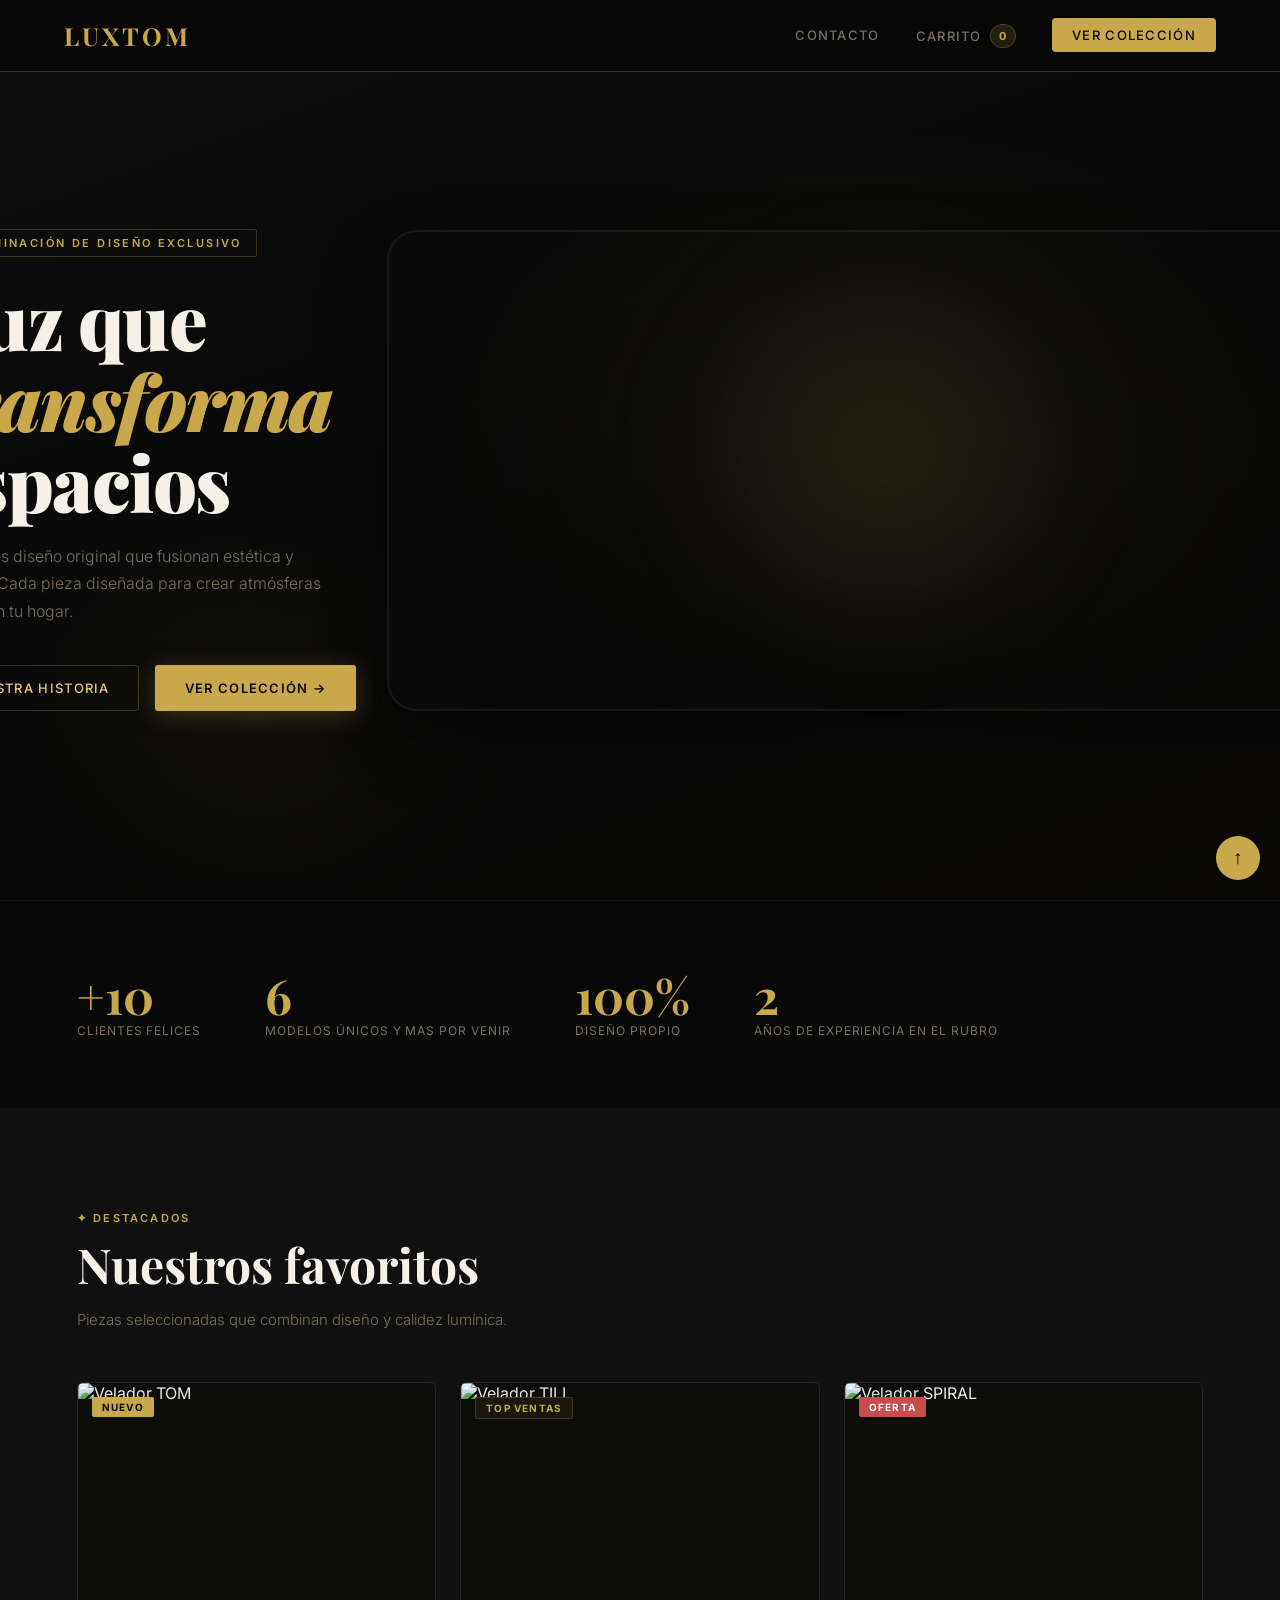
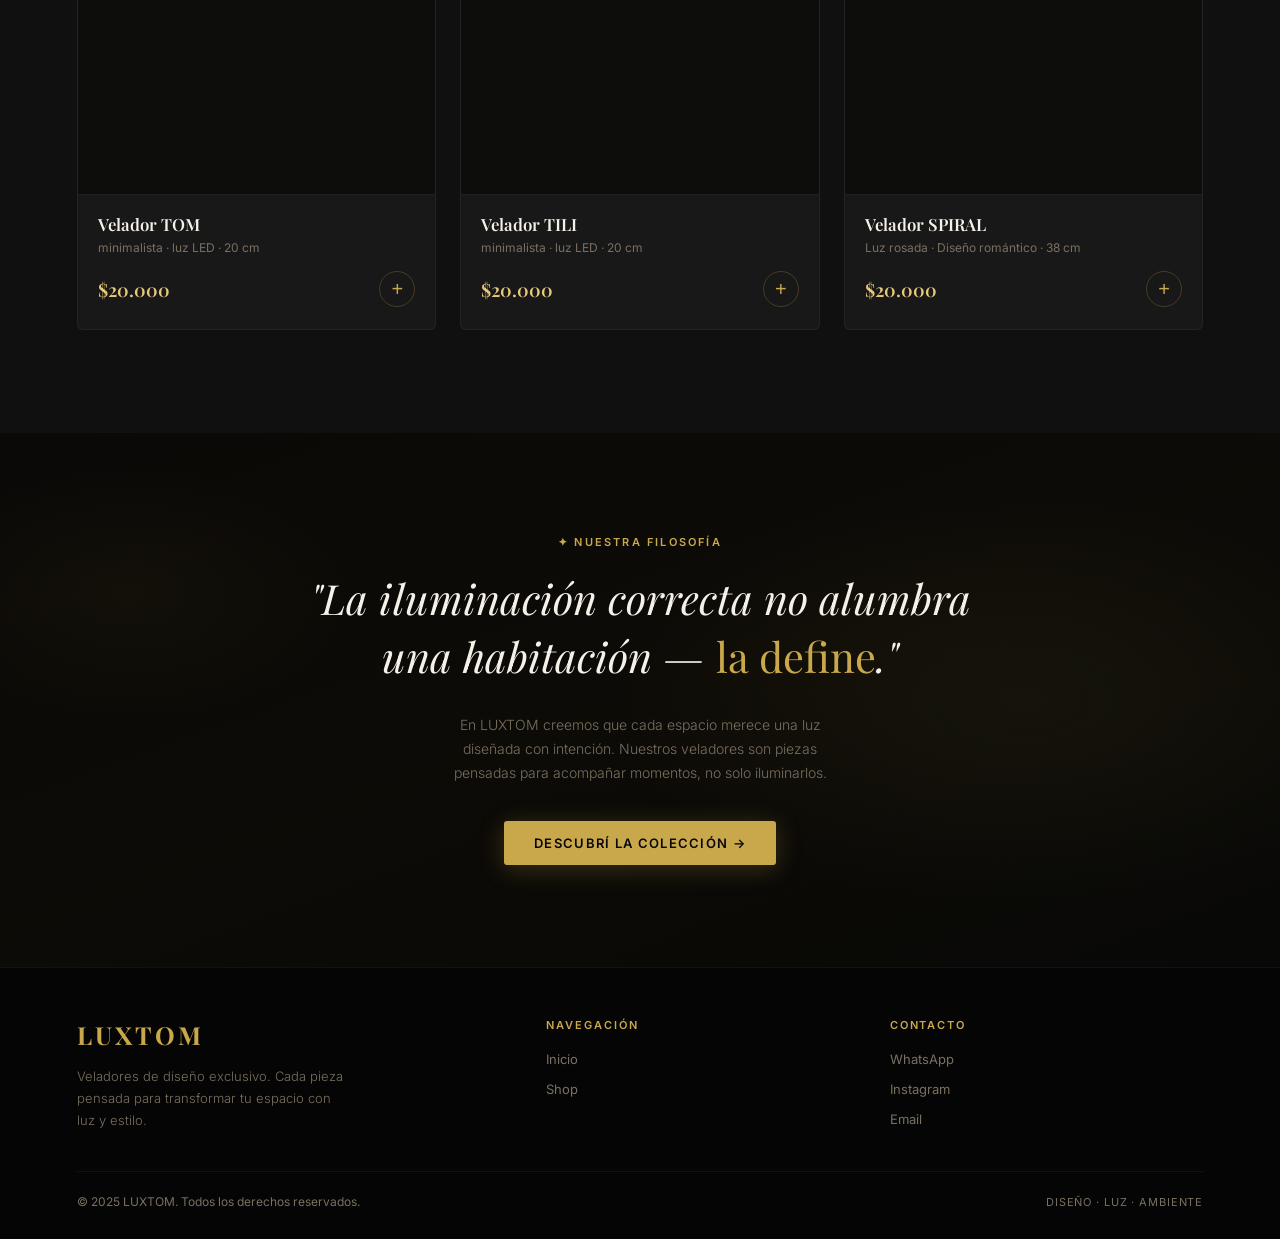
==== index.html @ e11b4560 "1.2.2 Bunny usa video tag directo sin iframe Co-Authored-By: Claude Sonnet 4.6 <noreply@anthropic.co" ====
<!DOCTYPE html>
<html lang="es">
<head>
  <meta charset="UTF-8">
  <meta name="viewport" content="width=device-width, initial-scale=1.0">
  <title>LUXTOM — Veladores de Diseño</title>
  <link rel="preconnect" href="https://fonts.googleapis.com">
  <link rel="preconnect" href="https://fonts.gstatic.com" crossorigin>
  <link href="https://fonts.googleapis.com/css2?family=Playfair+Display:ital,wght@0,400;0,500;0,700;0,900;1,400&family=Inter:wght@300;400;500;600&display=swap" rel="stylesheet">
  <link rel="stylesheet" href="styles.css">
</head>
<body>

<!-- ─── NAVBAR ─────────────────────────────────── -->
<nav class="nav">
  <a href="index.html" class="nav__logo">LUXTOM</a>

  <ul class="nav__links" id="navLinks">
    <li><a href="#contacto">Contacto</a></li>
    <li><a href="cart.html" class="nav__cart-link">Carrito <span class="cart-badge" id="navCartCount">0</span></a></li>
    <li><a href="shop.html" class="nav__cta">Ver colección</a></li>
  </ul>

  <button class="nav__burger" id="burger" aria-label="Menú">
    <span></span><span></span><span></span>
  </button>
</nav>


<!-- ─── HERO ───────────────────────────────────── -->
<section class="hero">
  <div class="hero__bg"></div>
  <div class="hero__glow"></div>

  <div class="hero__content">
    <span class="hero__eyebrow">✦ Iluminación de diseño exclusivo</span>
    <h1 class="hero__title">
      Luz que<br>
      <em>transforma</em><br>
      espacios
    </h1>
    <p class="hero__subtitle">
      Veladores diseño original que fusionan estética y función. Cada pieza diseñada para crear atmósferas únicas en tu hogar.
    </p>
    <div class="hero__actions">
      <a href="#sobre-nosotros" class="btn-ghost">
        Nuestra historia
      </a>
      <a href="shop.html" class="btn-primary">
        Ver colección &rarr;
      </a>
    </div>
  </div>

  <div class="hero__visual" aria-hidden="true" id="heroVideoContainer">
    <video id="heroVideo" autoplay muted loop playsinline preload="metadata" src="LUXTOM/veladoresjuntos.mp4"></video>
  </div>
</section>


<!-- ─── BRAND STRIP ────────────────────────────── -->
<div class="brand-strip">
  <div class="brand-strip__stats">
    <div class="stat">
      <div class="stat__num">+10</div>
      <div class="stat__label">Clientes felices</div>
    </div>
    <div class="stat">
      <div class="stat__num">6</div>
      <div class="stat__label">Modelos únicos y mas por venir</div>
    </div>
    <div class="stat">
      <div class="stat__num">100%</div>
      <div class="stat__label">Diseño propio</div>
    </div>
    <div class="stat">
      <div class="stat__num">2</div>
      <div class="stat__label">Años de experiencia en el rubro</div>
    </div>
  </div>
</div>


<!-- ─── FEATURED PRODUCTS ─────────────────────── -->
<section class="featured">
  <div class="featured__header">
    <div>
      <span class="section-label">✦ Destacados</span>
      <h2 class="section-title">Nuestros favoritos</h2>
      <p class="section-sub">Piezas seleccionadas que combinan diseño y calidez lumínica.</p>
    </div>
  </div>

  <div class="products-grid" id="featuredGrid"></div>
</section>


<!-- ─── AMBIENT / QUOTE ────────────────────────── -->
<section class="ambient" id="sobre-nosotros">
  <div class="ambient__bg-glow"></div>
  <div class="ambient__inner">
    <span class="section-label" style="display:block;margin-bottom:20px;">✦ Nuestra filosofía</span>
    <p class="ambient__quote">
      "La iluminación correcta no alumbra<br>
      una habitación — <em>la define</em>."
    </p>
    <p class="ambient__sub">
      En LUXTOM creemos que cada espacio merece una luz diseñada con intención. Nuestros veladores son piezas pensadas para acompañar momentos, no solo iluminarlos.
    </p>
    <a href="shop.html" class="btn-primary">Descubrí la colección &rarr;</a>
  </div>
</section>


<!-- ─── FOOTER ─────────────────────────────────── -->
<footer class="footer" id="contacto">
  <div class="footer__inner">
    <div class="footer__brand">
      <a href="index.html" class="nav__logo">LUXTOM</a>
      <p>Veladores de diseño exclusivo. Cada pieza pensada para transformar tu espacio con luz y estilo.</p>
    </div>
    <div class="footer__col">
      <h4>Navegación</h4>
      <ul>
        <li><a href="index.html">Inicio</a></li>
        <li><a href="shop.html">Shop</a></li>
      </ul>
    </div>
    <div class="footer__col">
      <h4>Contacto</h4>
      <ul>
        <li><a href="https://wa.me/5491173689423">WhatsApp</a></li>
        <li><a href="https://www.instagram.com/luxtom3d/">Instagram</a></li>
        <li><a href="mailto:luxtomilum@gmail.com">Email</a></li>
      </ul>
    </div>
  </div>
  <div class="footer__bottom">
    <p>&copy; 2025 LUXTOM. Todos los derechos reservados.</p>
    <p style="color: var(--muted); font-size:11px; letter-spacing:0.08em;">DISEÑO · LUZ · AMBIENTE</p>
  </div>
</footer>

<button class="scroll-top" id="scrollTopBtn" aria-label="Volver arriba">↑</button>


<script src="https://cdn.jsdelivr.net/npm/@supabase/supabase-js@2/dist/umd/supabase.js"></script>
<script src="supabase-config.js"></script>
<script src="productos.js"></script>
<script src="carrito.js"></script>
<script>
  document.getElementById('burger').addEventListener('click', () =>
    document.getElementById('navLinks').classList.toggle('open'));

  const featuredGrid = document.getElementById('featuredGrid');
  getProductos().then(productos => {
    const featured = Object.entries(productos).filter(([, p]) => p.featured);
    featuredGrid.innerHTML = featured.map(([id, p]) => renderCard(id, p)).join('');
  });

  const scrollTopBtn = document.getElementById('scrollTopBtn');
  if (scrollTopBtn) {
    scrollTopBtn.addEventListener('click', () => {
      window.scrollTo({ top: 0, behavior: 'smooth' });
    });
  }
</script>
<script>
  // Carga el video del hero desde Supabase settings (con fallback al mp4 local)
  (async () => {
    const client = globalThis.supabase || null;
    if (!client) return;
    try {
      const { data } = await client.from('settings').select('*');
      if (!data || !data.length) return;
      const s = data.reduce((acc, r) => { acc[r.key] = r.value; return acc; }, {});
      const type = s['hero_video_type'];
      const src  = s['hero_video_src'];
      if (!type || !src) return;
      const container = document.getElementById('heroVideoContainer');
      if (!container) return;
      if (type === 'youtube') {
        container.innerHTML = `<iframe src="https://www.youtube.com/embed/${src}?autoplay=1&mute=1&loop=1&playlist=${src}&controls=0&rel=0&playsinline=1" frameborder="0" allow="autoplay; encrypted-media" style="width:100%;height:100%;border:none;display:block;" allowfullscreen></iframe>`;
      } else if (type === 'bunny') {
        container.innerHTML = `<video autoplay muted loop playsinline preload="metadata" style="width:100%;height:100%;object-fit:cover;display:block;"><source src="https://vz-36bbbc02-b33.b-cdn.net/${src}/play_720p.mp4" type="video/mp4"><source src="https://vz-36bbbc02-b33.b-cdn.net/${src}/original" type="video/mp4"></video>`;
      } else {
        const vid = document.getElementById('heroVideo');
        if (vid && vid.getAttribute('src') !== src) { vid.setAttribute('src', src); vid.load(); }
      }
    } catch(e) {}
  })();
</script>
<script>
  // Ajusta el contenedor del video para que su altura coincida con la altura del texto
  (function(){
    const content = document.querySelector('.hero__content');
    const visual = document.querySelector('.hero__visual');
    if(!content || !visual) return;
    function fitVideoContainer(){
      const target = Math.max(content.offsetHeight, 240);
      visual.style.height = target + 'px';
      const vid = visual.querySelector('video');
      if(vid){ vid.style.height = '100%'; vid.style.width = 'auto'; }
    }
    const vid = visual.querySelector('video');
    if(vid){ vid.addEventListener('loadedmetadata', fitVideoContainer); }
    window.addEventListener('resize', fitVideoContainer);
    setTimeout(fitVideoContainer, 120);
  })();
</script>
</body>
</html>
---- styles.css ----
@import url('https://fonts.googleapis.com/css2?family=Playfair+Display:wght@400;500;600;700;900&family=Inter:wght@300;400;500;600&display=swap');

*, *::before, *::after { box-sizing: border-box; margin: 0; padding: 0; }

:root {
  --gold:        #c9a84c;
  --gold-light:  #e8c97a;
  --gold-dim:    rgba(201, 168, 76, 0.18);
  --gold-border: rgba(201, 168, 76, 0.25);
  --bg:          #080808;
  --surface:     #101010;
  --surface2:    #181818;
  --text:        #f0ebe0;
  --muted:       #7a7060;
  --cream:       #f5f0e8;
}

html { scroll-behavior: smooth; }

body {
  background: var(--bg);
  color: var(--text);
  font-family: 'Inter', sans-serif;
  -webkit-font-smoothing: antialiased;
}

/* ─── NAVBAR ─────────────────────────────────────────────── */
.nav {
  position: fixed;
  top: 0; left: 0; right: 0;
  z-index: 100;
  display: flex;
  align-items: center;
  justify-content: space-between;
  padding: 0 clamp(20px, 5vw, 64px);
  height: 72px;
  background: rgba(8, 8, 8, 0.85);
  backdrop-filter: blur(18px);
  border-bottom: 1px solid var(--gold-border);
  transition: background 0.3s ease;
}

.nav__logo {
  font-family: 'Playfair Display', serif;
  font-size: 1.55rem;
  font-weight: 700;
  letter-spacing: 0.12em;
  color: var(--gold);
  text-decoration: none;
}

.nav__links {
  display: flex;
  gap: 36px;
  list-style: none;
}

.nav__links a {
  font-size: 13px;
  font-weight: 500;
  letter-spacing: 0.1em;
  text-transform: uppercase;
  color: var(--muted);
  text-decoration: none;
  transition: color 0.2s ease;
  position: relative;
}

.nav__links a::after {
  content: '';
  position: absolute;
  left: 0; bottom: -4px;
  width: 0; height: 1px;
  background: var(--gold);
  transition: width 0.3s ease;
}

.nav__links a:hover,
.nav__links a.active { color: var(--gold-light); }
.nav__links a:hover::after,
.nav__links a.active::after { width: 100%; }

.nav__cta {
  font-size: 12px;
  font-weight: 600;
  letter-spacing: 0.1em;
  text-transform: uppercase;
  color: var(--bg) !important;
  background: var(--gold);
  padding: 9px 20px;
  border-radius: 4px;
  text-decoration: none;
  transition: background 0.2s ease, transform 0.2s ease;
}
.nav__cta:hover { background: var(--gold-light); transform: translateY(-1px); }
.nav__cta::after { display: none !important; }

/* hamburger */
.nav__burger { display: none; flex-direction: column; gap: 5px; cursor: pointer; background: none; border: none; padding: 4px; }
.nav__burger span { display: block; width: 24px; height: 1.5px; background: var(--gold); transition: 0.3s; }

/* ─── HERO ────────────────────────────────────────────────── */
.hero {
  min-height: 100vh;
  display: flex;
  align-items: center;
  justify-content: center;
  position: relative;
  overflow: hidden;
  gap: clamp(16px, 2vw, 24px);
  padding: 100px clamp(20px, 6vw, 80px) 60px;
}

.hero__bg {
  position: absolute;
  inset: 0;
  background:
    radial-gradient(ellipse 60% 55% at 70% 50%, rgba(201,168,76,0.07) 0%, transparent 65%),
    radial-gradient(ellipse 35% 40% at 20% 80%, rgba(201,168,76,0.04) 0%, transparent 60%),
    linear-gradient(160deg, #0d0d0d 0%, #080808 60%, #0a0907 100%);
}

.hero__glow {
  position: absolute;
  top: 50%; right: 12%;
  transform: translate(0, -50%);
  width: clamp(280px, 38vw, 520px);
  height: clamp(280px, 38vw, 520px);
  border-radius: 50%;
  background: radial-gradient(circle, rgba(201,168,76,0.13) 0%, rgba(201,168,76,0.04) 40%, transparent 70%);
  filter: blur(40px);
  pointer-events: none;
}

.hero__content {
  position: relative;
  z-index: 2;
  flex: 0 0 38%;
  width: 38%;
  max-width: 520px;
}

.hero__eyebrow {
  display: inline-block;
  font-size: 11px;
  font-weight: 600;
  letter-spacing: 0.22em;
  text-transform: uppercase;
  color: var(--gold);
  margin-bottom: 22px;
  padding: 6px 14px;
  border: 1px solid var(--gold-border);
  border-radius: 2px;
}

.hero__title {
  font-family: 'Playfair Display', serif;
  font-size: clamp(3rem, 6vw, 5.5rem);
  font-weight: 900;
  line-height: 1.05;
  letter-spacing: -0.02em;
  color: var(--cream);
  margin-bottom: 22px;
}

.hero__title em {
  font-style: italic;
  color: var(--gold);
}

.hero__subtitle {
  font-size: 16px;
  line-height: 1.7;
  color: var(--muted);
  max-width: 42ch;
  margin-bottom: 40px;
  font-weight: 300;
}

.hero__actions {
  display: flex;
  gap: 16px;
  flex-wrap: wrap;
}

.btn-primary {
  display: inline-flex;
  align-items: center;
  gap: 8px;
  padding: 14px 30px;
  background: var(--gold);
  color: #080808;
  font-size: 13px;
  font-weight: 600;
  letter-spacing: 0.1em;
  text-transform: uppercase;
  text-decoration: none;
  border-radius: 3px;
  transition: background 0.2s, transform 0.2s, box-shadow 0.2s;
  box-shadow: 0 4px 24px rgba(201,168,76,0.25);
}
.btn-primary:hover {
  background: var(--gold-light);
  transform: translateY(-2px);
  box-shadow: 0 8px 36px rgba(201,168,76,0.35);
}

.btn-ghost {
  display: inline-flex;
  align-items: center;
  gap: 8px;
  padding: 14px 28px;
  border: 1px solid var(--gold-border);
  color: var(--gold-light);
  font-size: 13px;
  font-weight: 500;
  letter-spacing: 0.1em;
  text-transform: uppercase;
  text-decoration: none;
  border-radius: 3px;
  transition: border-color 0.2s, background 0.2s, transform 0.2s;
}
.btn-ghost:hover {
  border-color: var(--gold);
  background: var(--gold-dim);
  transform: translateY(-2px);
}

.hero__visual {
  position: relative;
  z-index: 0;
  flex: 0 0 auto;
  width: auto;
  min-width: 0;
  overflow: visible;
  border-radius: 30px;
  box-shadow: 0 28px 70px rgba(0, 0, 0, 0.28);
  display: flex;
  align-items: center;
  justify-content: center;
}

.hero__visual video {
  position: relative;
  height: 100%;
  width: auto;
  object-fit: contain;
  object-position: center center;
  border-radius: inherit;
  z-index: 3;
  display: block;
  border: 2px solid rgba(255,255,255,0.06);
  box-shadow: 0 18px 50px rgba(0,0,0,0.45);
  background: transparent;
}

.hero__visual::after {
  content: '';
  position: absolute;
  inset: 0;
  background: linear-gradient(180deg, rgba(8, 8, 8, 0.24), rgba(8, 8, 8, 0.56));
  pointer-events: none;
  z-index: 2;
}

.hero__bg {
  z-index: -2;
}

.hero__glow {
  z-index: 1;
}

.hero__content {
  position: relative;
  z-index: 2;
}

/* ─── LAMP PLACEHOLDER ───────────────────────────────────── */
.lamp-hero {
  position: relative;
  width: clamp(200px, 28vw, 360px);
  height: clamp(280px, 40vw, 500px);
  display: flex;
  align-items: flex-end;
  justify-content: center;
}

.lamp-hero__glow-ring {
  position: absolute;
  bottom: 0; left: 50%;
  transform: translateX(-50%);
  width: 80%; height: 30%;
  background: radial-gradient(ellipse, rgba(201,168,76,0.3) 0%, transparent 70%);
  filter: blur(20px);
}

.lamp-hero__body {
  position: relative;
  z-index: 1;
  width: 54%;
  height: 100%;
  display: flex;
  flex-direction: column;
  align-items: center;
}

.lamp-hero__shade {
  width: 100%;
  height: 52%;
  background: linear-gradient(160deg, #2a2318 0%, #1a1610 40%, #0f0e0a 100%);
  clip-path: polygon(15% 0%, 85% 0%, 100% 100%, 0% 100%);
  border: 1px solid rgba(201,168,76,0.2);
  position: relative;
  overflow: hidden;
}
.lamp-hero__shade::after {
  content: '';
  position: absolute;
  inset: 0;
  background: linear-gradient(180deg, rgba(201,168,76,0.25) 0%, rgba(201,168,76,0.05) 50%, transparent 100%);
}

.lamp-hero__neck {
  width: 8px;
  flex: 1;
  background: linear-gradient(90deg, #2a2318, #3d3020, #2a2318);
  border-left: 1px solid rgba(201,168,76,0.15);
  border-right: 1px solid rgba(201,168,76,0.15);
}

.lamp-hero__base {
  width: 90%;
  height: 28px;
  background: linear-gradient(160deg, #2e2518 0%, #1c1710 60%, #111009 100%);
  border-radius: 4px 4px 6px 6px;
  border: 1px solid rgba(201,168,76,0.2);
}

/* ─── SECTION SHARED ──────────────────────────────────────── */
section { padding: clamp(60px, 8vw, 110px) clamp(20px, 6vw, 80px); }

.section-label {
  font-size: 11px;
  font-weight: 600;
  letter-spacing: 0.2em;
  text-transform: uppercase;
  color: var(--gold);
  margin-bottom: 12px;
  display: block;
}

.section-title {
  font-family: 'Playfair Display', serif;
  font-size: clamp(2rem, 4vw, 3rem);
  font-weight: 700;
  line-height: 1.15;
  color: var(--cream);
  margin-bottom: 14px;
}

.section-sub {
  font-size: 15px;
  color: var(--muted);
  line-height: 1.7;
  max-width: 48ch;
  font-weight: 300;
}

/* ─── FEATURED PRODUCTS ───────────────────────────────────── */
.featured { background: var(--surface); }

.featured__header {
  display: flex;
  align-items: flex-end;
  justify-content: space-between;
  gap: 20px;
  flex-wrap: wrap;
  margin-bottom: 50px;
}

.products-grid {
  display: grid;
  grid-template-columns: repeat(auto-fill, minmax(min(280px, 100%), 1fr));
  gap: 24px;
}

/* ─── PRODUCT CARD ────────────────────────────────────────── */
.product-card {
  background: var(--surface2);
  border: 1px solid rgba(255,255,255,0.05);
  border-radius: 6px;
  overflow: hidden;
  transition: transform 0.35s cubic-bezier(0.22,1,0.36,1), box-shadow 0.35s ease, border-color 0.3s ease;
  cursor: pointer;
}

.product-card.hidden {
  display: none !important;
}

.scroll-top {
  position: fixed;
  right: 20px;
  bottom: 20px;
  width: 44px;
  height: 44px;
  border-radius: 50%;
  border: none;
  background: var(--gold);
  color: #080808;
  font-size: 1.2rem;
  display: flex;
  align-items: center;
  justify-content: center;
  cursor: pointer;
  box-shadow: 0 18px 34px rgba(0,0,0,0.24);
  z-index: 200;
  transition: transform 0.2s ease, background 0.2s ease;
}

.scroll-top:hover {
  transform: translateY(-2px);
  background: var(--gold-light);
}

.product-card:hover {
  transform: translateY(-6px);
  border-color: var(--gold-border);
  box-shadow: 0 20px 50px rgba(0,0,0,0.5), 0 0 0 1px rgba(201,168,76,0.1);
}

.product-card__img {
  position: relative;
  width: 100%;
  padding-top: 115%;
  overflow: hidden;
  background: #0d0d0b;
}

.product-card__placeholder {
  position: absolute;
  inset: 0;
  display: flex;
  align-items: center;
  justify-content: center;
}

/* individual lamp color variants */
.lamp--warm .lamp-thumb__shade  { background: linear-gradient(160deg,#2a2010,#1a150a,#0f0e0a); }
.lamp--warm .lamp-thumb__glow   { background: radial-gradient(ellipse,rgba(255,180,60,0.35) 0%,transparent 65%); }
.lamp--cool .lamp-thumb__shade  { background: linear-gradient(160deg,#101828,#0a1020,#080f1a); }
.lamp--cool .lamp-thumb__glow   { background: radial-gradient(ellipse,rgba(100,160,255,0.25) 0%,transparent 65%); }
.lamp--neutral .lamp-thumb__shade { background: linear-gradient(160deg,#201e18,#151410,#0e0d0b); }
.lamp--neutral .lamp-thumb__glow  { background: radial-gradient(ellipse,rgba(220,200,150,0.3) 0%,transparent 65%); }
.lamp--amber .lamp-thumb__shade { background: linear-gradient(160deg,#2a1a08,#1a1005,#100c04); }
.lamp--amber .lamp-thumb__glow  { background: radial-gradient(ellipse,rgba(255,140,20,0.4) 0%,transparent 65%); }
.lamp--white .lamp-thumb__shade { background: linear-gradient(160deg,#1e1e1e,#141414,#0e0e0e); }
.lamp--white .lamp-thumb__glow  { background: radial-gradient(ellipse,rgba(230,230,230,0.25) 0%,transparent 65%); }
.lamp--rose  .lamp-thumb__shade { background: linear-gradient(160deg,#28101a,#180a12,#10070e); }
.lamp--rose  .lamp-thumb__glow  { background: radial-gradient(ellipse,rgba(255,100,160,0.3) 0%,transparent 65%); }

.lamp-thumb {
  position: relative;
  width: 50%;
  height: 76%;
  display: flex;
  flex-direction: column;
  align-items: center;
}

.lamp-thumb__shade {
  width: 100%;
  height: 50%;
  clip-path: polygon(12% 0%,88% 0%,100% 100%,0% 100%);
  border: 1px solid rgba(201,168,76,0.2);
  position: relative;
}
.lamp-thumb__shade::after {
  content:'';
  position:absolute;
  inset:0;
  background:linear-gradient(180deg,rgba(201,168,76,0.2) 0%,transparent 70%);
}

.lamp-thumb__neck {
  width: 6px;
  flex: 1;
  background: linear-gradient(90deg,#1a1610,#2e2518,#1a1610);
  border-left: 1px solid rgba(201,168,76,0.12);
  border-right: 1px solid rgba(201,168,76,0.12);
}

.lamp-thumb__base {
  width: 80%;
  height: 14px;
  background: linear-gradient(160deg,#2e2518,#1c1710,#111009);
  border-radius: 3px 3px 5px 5px;
  border: 1px solid rgba(201,168,76,0.18);
}

.lamp-thumb__glow {
  position: absolute;
  bottom: 10%;
  left: 50%;
  transform: translateX(-50%);
  width: 140%;
  height: 50%;
  filter: blur(16px);
  pointer-events: none;
}

.product-card__badge {
  position: absolute;
  top: 14px; left: 14px;
  font-size: 10px;
  font-weight: 700;
  letter-spacing: 0.12em;
  text-transform: uppercase;
  padding: 4px 10px;
  border-radius: 2px;
  z-index: 2;
}
.badge--new    { background: var(--gold); color: #080808; }
.badge--sale   { background: #c94c4c; color: #fff; }
.badge--hot    { background: #1a1610; color: var(--gold); border: 1px solid var(--gold-border); }

.product-card__overlay {
  position: absolute;
  inset: 0;
  background: rgba(8,8,8,0.6);
  display: flex;
  align-items: center;
  justify-content: center;
  opacity: 0;
  transition: opacity 0.3s ease;
}
.product-card:hover .product-card__overlay { opacity: 1; }

.product-card__quick-btn {
  display: inline-flex;
  align-items: center;
  gap: 7px;
  padding: 11px 22px;
  background: var(--gold);
  color: #080808;
  font-size: 12px;
  font-weight: 700;
  letter-spacing: 0.1em;
  text-transform: uppercase;
  text-decoration: none;
  border-radius: 3px;
  transform: translateY(8px);
  transition: transform 0.3s ease, background 0.2s;
}
.product-card:hover .product-card__quick-btn { transform: translateY(0); }
.product-card__quick-btn:hover { background: var(--gold-light); }

.product-card__info {
  padding: 18px 20px 22px;
  border-top: 1px solid rgba(255,255,255,0.04);
}

.product-card__name {
  font-family: 'Playfair Display', serif;
  font-size: 1.05rem;
  font-weight: 600;
  color: var(--cream);
  margin-bottom: 4px;
}

.product-card__desc {
  font-size: 12px;
  color: var(--muted);
  margin-bottom: 14px;
  line-height: 1.5;
}

.product-card__footer {
  display: flex;
  align-items: center;
  justify-content: space-between;
}

.product-card__price {
  font-size: 1.15rem;
  font-weight: 600;
  color: var(--gold-light);
  font-family: 'Playfair Display', serif;
}
.product-card__price-old {
  font-size: 12px;
  color: var(--muted);
  text-decoration: line-through;
  margin-right: 6px;
}

.product-card__add {
  width: 36px; height: 36px;
  border: 1px solid var(--gold-border);
  border-radius: 50%;
  background: transparent;
  color: var(--gold);
  font-size: 20px;
  cursor: pointer;
  display: flex; align-items: center; justify-content: center;
  transition: background 0.2s, border-color 0.2s, transform 0.2s;
  line-height: 1;
}
.product-card__add:hover {
  background: var(--gold);
  border-color: var(--gold);
  color: #080808;
  transform: scale(1.08);
}

/* ─── BRAND STRIP ─────────────────────────────────────────── */
.brand-strip {
  padding: 70px clamp(20px, 6vw, 80px);
  background: var(--bg);
  display: grid;
  grid-template-columns: 1fr auto;
  gap: 40px;
  align-items: center;
  border-top: 1px solid rgba(255,255,255,0.04);
  border-bottom: 1px solid rgba(255,255,255,0.04);
}

.brand-strip__stats {
  display: flex;
  gap: clamp(30px, 5vw, 70px);
  flex-wrap: wrap;
}


.stat__num {
  font-family: 'Playfair Display', serif;
  font-size: clamp(2rem, 4vw, 3rem);
  font-weight: 700;
  color: var(--gold);
  line-height: 1;
  margin-bottom: 4px;
}
.stat__label {
  font-size: 12px;
  color: var(--muted);
  letter-spacing: 0.08em;
  text-transform: uppercase;
}

/* ─── AMBIENT ─────────────────────────────────────────────── */
.ambient {
  position: relative;
  background: linear-gradient(160deg, #0a0907 0%, #0d0b06 50%, #080806 100%);
  overflow: hidden;
}

.ambient__bg-glow {
  position: absolute;
  inset: 0;
  background:
    radial-gradient(ellipse 50% 60% at 80% 50%, rgba(201,168,76,0.06) 0%, transparent 65%),
    radial-gradient(ellipse 30% 40% at 10% 30%, rgba(201,168,76,0.04) 0%, transparent 60%);
  pointer-events: none;
}

.ambient__inner {
  position: relative;
  max-width: 700px;
  margin: 0 auto;
  text-align: center;
}

.ambient__quote {
  font-family: 'Playfair Display', serif;
  font-size: clamp(1.6rem, 3.5vw, 2.6rem);
  font-weight: 400;
  font-style: italic;
  line-height: 1.4;
  color: var(--cream);
  margin-bottom: 28px;
}
.ambient__quote em { color: var(--gold); font-style: normal; }

.ambient__sub {
  font-size: 14px;
  color: var(--muted);
  line-height: 1.7;
  margin-bottom: 36px;
  font-weight: 300;
  max-width: 46ch;
  margin-inline: auto;
}

/* ─── FOOTER ──────────────────────────────────────────────── */
.footer {
  background: #050505;
  border-top: 1px solid rgba(255,255,255,0.05);
  padding: 50px clamp(20px, 6vw, 80px) 30px;
}

.footer__inner {
  display: grid;
  grid-template-columns: 1.4fr repeat(2, 1fr);
  gap: 40px 30px;
  margin-bottom: 40px;
}

.footer__brand .nav__logo {
  display: inline-block;
  margin-bottom: 14px;
}

.footer__brand p {
  font-size: 13px;
  color: var(--muted);
  line-height: 1.7;
  font-weight: 300;
  max-width: 34ch;
}

.footer__col h4 {
  font-size: 11px;
  font-weight: 600;
  letter-spacing: 0.18em;
  text-transform: uppercase;
  color: var(--gold);
  margin-bottom: 16px;
}

.footer__col ul { list-style: none; display: flex; flex-direction: column; gap: 10px; }
.footer__col a {
  font-size: 13px;
  color: var(--muted);
  text-decoration: none;
  transition: color 0.2s;
}
.footer__col a:hover { color: var(--cream); }

.footer__bottom {
  border-top: 1px solid rgba(255,255,255,0.05);
  padding-top: 22px;
  display: flex;
  align-items: center;
  justify-content: space-between;
  gap: 12px;
  flex-wrap: wrap;
}

.footer__bottom p {
  font-size: 12px;
  color: var(--muted);
}

/* ─── SHOP PAGE HERO ──────────────────────────────────────── */
.page-hero {
  padding: 120px clamp(20px, 6vw, 80px) 60px;
  background: var(--surface);
  border-bottom: 1px solid rgba(255,255,255,0.04);
}

.page-hero__inner {
  max-width: 560px;
}

/* ─── SHOP FILTERS ────────────────────────────────────────── */
.shop-filters {
  padding: 28px clamp(20px, 6vw, 80px);
  background: var(--bg);
  border-bottom: 1px solid rgba(255,255,255,0.05);
  display: flex;
  align-items: center;
  gap: 10px;
  flex-wrap: wrap;
}

.filter-btn {
  padding: 8px 18px;
  border: 1px solid rgba(255,255,255,0.08);
  border-radius: 3px;
  background: transparent;
  color: var(--muted);
  font-size: 12px;
  font-weight: 500;
  letter-spacing: 0.08em;
  text-transform: uppercase;
  cursor: pointer;
  transition: border-color 0.2s, color 0.2s, background 0.2s;
}
.filter-btn:hover { border-color: var(--gold-border); color: var(--cream); }
.filter-btn.active { border-color: var(--gold); color: var(--gold); background: var(--gold-dim); }

/* ─── SHOP GRID ───────────────────────────────────────────── */
.shop-main {
  padding: 50px clamp(20px, 6vw, 80px) 80px;
  background: var(--bg);
}

/* ─── RESPONSIVE ──────────────────────────────────────────── */
@media (max-width: 900px) {
  .hero { flex-direction: column; align-items: stretch; }
  .hero__content, .hero__visual { width: 100%; flex: 0 0 auto; }
  .hero__visual { aspect-ratio: auto; min-height: 360px; }
  .hero__content { max-width: 100%; }
  .brand-strip { grid-template-columns: 1fr; }
  .footer__inner { grid-template-columns: 1fr 1fr; }
}

@media (max-width: 680px) {
  .nav__links { display: none; }
  .nav__links.open {
    display: flex;
    flex-direction: column;
    position: absolute;
    top: 72px; left: 0; right: 0;
    background: rgba(8,8,8,0.97);
    padding: 20px clamp(20px,5vw,40px) 30px;
    border-bottom: 1px solid var(--gold-border);
    gap: 18px;
  }
  .nav__burger { display: flex; }
  .hero__title { font-size: clamp(2.4rem, 9vw, 4rem); }
  .footer__inner { grid-template-columns: 1fr; }
}

@media (prefers-reduced-motion: reduce) {
  *, *::before, *::after { transition: none !important; animation: none !important; }
}

/* ─── PRODUCTO — PÁGINA DE DETALLE ───────────────────────── */

.breadcrumb {
  padding: 92px clamp(20px, 6vw, 80px) 0;
  background: var(--bg);
}
.breadcrumb a {
  font-size: 12px;
  font-weight: 500;
  letter-spacing: 0.1em;
  text-transform: uppercase;
  color: var(--muted);
  text-decoration: none;
  transition: color 0.2s;
}
.breadcrumb a:hover { color: var(--gold); }

.product-detail {
  padding: 40px clamp(20px, 6vw, 80px) 80px;
  background: var(--bg);
}

.product-detail__grid {
  display: grid;
  grid-template-columns: 1.05fr 1fr;
  gap: 64px;
  align-items: start;
  max-width: 1160px;
  margin: 0 auto;
}

/* ── Galería ── */
.product-gallery__main {
  position: relative;
  width: 100%;
  aspect-ratio: 3 / 4;
  background: var(--surface2);
  border: 1px solid rgba(255,255,255,0.06);
  border-radius: 10px;
  overflow: hidden;
  margin-bottom: 12px;
}

.gallery-placeholder {
  position: absolute;
  inset: 0;
  display: flex;
  align-items: center;
  justify-content: center;
}

.product-gallery__thumbs {
  display: grid;
  grid-template-columns: repeat(3, 1fr);
  gap: 10px;
}

.gallery-thumb {
  position: relative;
  aspect-ratio: 3 / 4;
  background: var(--surface2);
  border: 1px solid rgba(255,255,255,0.06);
  border-radius: 6px;
  overflow: hidden;
  cursor: pointer;
  transition: border-color 0.2s;
}
.gallery-thumb:hover { border-color: var(--gold-border); }
.gallery-thumb.active { border-color: var(--gold); box-shadow: 0 0 0 1px var(--gold); }

/* ── Info del producto ── */
.product-info {
  display: flex;
  flex-direction: column;
  position: sticky;
  top: 90px;
}

.product-info__badge {
  position: static !important;
  display: inline-block;
  margin-bottom: 20px;
  align-self: flex-start;
}

.product-info__name {
  font-family: 'Playfair Display', serif;
  font-size: clamp(1.9rem, 3vw, 2.7rem);
  font-weight: 700;
  color: var(--cream);
  line-height: 1.12;
  margin-bottom: 10px;
}

.product-info__tagline {
  font-size: 12px;
  font-weight: 500;
  letter-spacing: 0.1em;
  text-transform: uppercase;
  color: var(--muted);
  margin-bottom: 30px;
}

.product-info__price-block {
  display: flex;
  align-items: baseline;
  gap: 16px;
  flex-wrap: wrap;
  margin-bottom: 26px;
  padding-bottom: 26px;
  border-bottom: 1px solid rgba(255,255,255,0.06);
}

.product-info__price {
  font-family: 'Playfair Display', serif;
  font-size: 2.5rem;
  font-weight: 700;
  color: var(--gold);
  line-height: 1;
}

.product-info__price-old {
  font-size: 1rem;
  color: var(--muted);
  text-decoration: line-through;
}

.product-info__stock {
  font-size: 12px;
  font-weight: 600;
  letter-spacing: 0.08em;
  text-transform: uppercase;
}
.stock-ok { color: #6dbf7e; }

.product-info__desc {
  font-size: 15px;
  color: var(--muted);
  line-height: 1.8;
  font-weight: 300;
  margin-bottom: 28px;
}

.product-info__specs {
  list-style: none;
  border: 1px solid rgba(255,255,255,0.06);
  border-radius: 4px;
  overflow: hidden;
  margin-bottom: 32px;
}
.product-info__specs li {
  display: flex;
  justify-content: space-between;
  align-items: center;
  padding: 11px 16px;
  border-bottom: 1px solid rgba(255,255,255,0.04);
  font-size: 13px;
}
.product-info__specs li:last-child { border-bottom: none; }
.product-info__specs li span:first-child { color: var(--muted); }
.product-info__specs li span:last-child  { color: var(--cream); font-weight: 500; text-align: right; }

.product-info__actions {
  display: flex;
  gap: 12px;
  flex-wrap: wrap;
}

/* ── Video ── */
.product-video-section {
  background: var(--surface);
  padding: clamp(60px, 8vw, 100px) clamp(20px, 6vw, 80px);
  border-top: 1px solid rgba(255,255,255,0.04);
}
.product-video-section__inner { max-width: 900px; margin: 0 auto; }

.product-video__wrapper {
  display: flex;
  justify-content: center;
  align-items: flex-start;
  overflow: hidden;
}
.product-video__wrapper video {
  display: block;
  max-width: 100%;
  max-height: 72vh;
  width: auto;
  height: auto;
  border-radius: 10px;
}
.product-video__wrapper iframe {
  display: block;
  flex-shrink: 0;
  border: none;
  border-radius: 10px;
}
.product-video__placeholder {
  display: flex;
  flex-direction: column;
  align-items: center;
  justify-content: center;
  gap: 14px;
  color: var(--muted);
  padding: 80px 20px;
  width: 100%;
  border: 1px dashed rgba(255,255,255,0.1);
  border-radius: 10px;
}
.product-video__play-icon {
  width: 68px;
  height: 68px;
  border: 1px solid var(--gold-border);
  border-radius: 50%;
  display: flex;
  align-items: center;
  justify-content: center;
  margin-bottom: 6px;
}
.product-video__play-icon::after {
  content: '';
  width: 0; height: 0;
  border-style: solid;
  border-width: 10px 0 10px 18px;
  border-color: transparent transparent transparent var(--gold);
  margin-left: 5px;
}
.product-video__placeholder-title {
  font-size: 13px;
  font-weight: 600;
  letter-spacing: 0.14em;
  text-transform: uppercase;
  color: var(--text);
}
.product-video__placeholder-sub {
  font-size: 12px;
  color: var(--muted);
  letter-spacing: 0.04em;
}

/* ── YouTube facade (thumbnail + play antes de cargar el iframe) ── */
.youtube-facade {
  position: relative;
  width: 100%;
  aspect-ratio: 16 / 9;
  cursor: pointer;
  border-radius: 10px;
  overflow: hidden;
  flex-shrink: 0;
  background: #000;
}
.youtube-facade img {
  position: absolute;
  inset: 0;
  width: 100%;
  height: 100%;
  object-fit: cover;
  transition: transform 0.4s ease;
}
.youtube-facade:hover img { transform: scale(1.03); }
.youtube-facade__play {
  position: absolute;
  top: 50%;
  left: 50%;
  transform: translate(-50%, -50%);
  width: 72px;
  height: 52px;
  background: var(--gold);
  border: none;
  border-radius: 10px;
  cursor: pointer;
  display: flex;
  align-items: center;
  justify-content: center;
  color: #000;
  transition: transform 0.2s ease, background 0.2s ease;
  box-shadow: 0 4px 24px rgba(0,0,0,0.5);
}
.youtube-facade:hover .youtube-facade__play {
  transform: translate(-50%, -50%) scale(1.1);
  background: var(--gold-light);
}
.youtube-facade__play svg { display: block; }

/* ── Descripción completa ── */
.product-full-desc {
  background: var(--bg);
  padding: clamp(60px, 8vw, 100px) clamp(20px, 6vw, 80px);
  border-top: 1px solid rgba(255,255,255,0.04);
}
.product-full-desc__inner { max-width: 900px; margin: 0 auto; }

.product-full-desc__body {
  font-size: 15px;
  color: var(--muted);
  line-height: 1.85;
  font-weight: 300;
  margin-top: 28px;
  margin-bottom: 50px;
}
.product-full-desc__body strong { color: var(--cream); font-weight: 600; }

.product-features {
  display: grid;
  grid-template-columns: repeat(auto-fill, minmax(200px, 1fr));
  gap: 18px;
}
.product-feature-card {
  background: var(--surface2);
  border: 1px solid rgba(255,255,255,0.05);
  border-radius: 5px;
  padding: 24px 20px;
  transition: border-color 0.25s;
}
.product-feature-card:hover { border-color: var(--gold-border); }

.product-feature-card__icon {
  font-size: 20px;
  color: var(--gold);
  margin-bottom: 14px;
  display: block;
}
.product-feature-card__title {
  font-size: 12px;
  font-weight: 600;
  letter-spacing: 0.1em;
  text-transform: uppercase;
  color: var(--gold-light);
  margin-bottom: 8px;
}
.product-feature-card__text {
  font-size: 13px;
  color: var(--muted);
  line-height: 1.65;
  font-weight: 300;
}

/* ── Responsive producto ── */
@media (max-width: 860px) {
  .product-detail__grid {
    grid-template-columns: 1fr;
    gap: 40px;
  }
  .product-info { position: static; }
}
@media (max-width: 500px) {
  .product-gallery__thumbs { grid-template-columns: repeat(3, 1fr); }
  .product-info__price { font-size: 2rem; }
}

.nav__cart-link {
  color: var(--muted);
  text-decoration: none;
  display: inline-flex;
  align-items: center;
  gap: 8px;
}

.nav__cart-link .cart-badge {
  display: inline-flex;
  align-items: center;
  justify-content: center;
  min-width: 24px;
  height: 24px;
  padding: 0 8px;
  border-radius: 999px;
  background: rgba(201, 168, 76, 0.14);
  border: 1px solid rgba(201, 168, 76, 0.22);
  color: var(--gold);
  font-size: 11px;
  font-weight: 700;
}

.product-info__action-group {
  display: flex;
  flex-wrap: wrap;
  align-items: center;
  gap: 14px;
  margin-bottom: 14px;
}

.qty-selector {
  display: inline-flex;
  align-items: center;
  border: 1px solid rgba(255, 255, 255, 0.08);
  border-radius: 10px;
  overflow: hidden;
  background: rgba(255, 255, 255, 0.03);
}

.qty-selector button {
  width: 38px;
  height: 38px;
  border: none;
  background: transparent;
  color: var(--gold);
  font-size: 1.2rem;
  font-weight: 700;
  cursor: pointer;
  transition: background 0.2s ease;
}

.qty-selector button:hover {
  background: rgba(255, 255, 255, 0.06);
}

.qty-selector input {
  width: 58px;
  border: none;
  background: transparent;
  color: var(--text);
  text-align: center;
  font-size: 1rem;
  padding: 0 4px;
}

.cart-page {
  padding: 96px clamp(20px, 6vw, 80px) clamp(80px, 10vw, 120px);
}

.cart-layout {
  display: grid;
  grid-template-columns: 1.6fr 0.9fr;
  gap: 28px;
  align-items: start;
  max-width: 1000px;
  margin: 0 auto;
}

.cart-items {
  display: flex;
  flex-direction: column;
  gap: 20px;
  padding: 0;
}

.cart-item {
  display: grid;
  grid-template-columns: 160px 1fr;
  gap: 24px;
  padding: 28px;
  background: var(--surface2);
  border: 1px solid rgba(255, 255, 255, 0.06);
  border-radius: 18px;
}

.cart-item__image {
  width: 100%;
  min-height: 160px;
  border-radius: 18px;
  overflow: hidden;
  background: #0b0b0b;
}

.cart-item__image img {
  width: 100%;
  height: 100%;
  object-fit: cover;
}

.cart-item__placeholder {
  width: 100%;
  height: 100%;
  background: linear-gradient(145deg, rgba(255, 255, 255, 0.03), rgba(255, 255, 255, 0.08));
}

.cart-item__header {
  display: flex;
  justify-content: space-between;
  gap: 18px;
  align-items: flex-start;
}

.cart-item__header h3 {
  margin: 0;
  font-size: 1.05rem;
}

.cart-item__header p {
  margin: 8px 0 0;
  font-size: 13px;
  color: var(--muted);
  line-height: 1.6;
}

.cart-item__remove {
  border: none;
  background: transparent;
  color: var(--muted);
  cursor: pointer;
  font-size: 0.95rem;
  letter-spacing: 0.04em;
}

.cart-item__meta {
  display: flex;
  justify-content: space-between;
  gap: 18px;
  color: var(--muted);
  font-size: 13px;
  line-height: 1.7;
  margin-top: 18px;
}

.cart-item__qty {
  display: flex;
  align-items: center;
  gap: 10px;
  margin-top: 16px;
}

.qty-button {
  width: 36px;
  height: 36px;
  border: 1px solid rgba(255, 255, 255, 0.08);
  border-radius: 12px;
  background: transparent;
  color: var(--gold);
  font-size: 1rem;
  cursor: pointer;
  transition: background 0.2s ease;
}

.qty-button:hover {
  background: rgba(255, 255, 255, 0.06);
}

.cart-item__qty input {
  width: 66px;
  border: none;
  border-radius: 10px;
  background: rgba(255, 255, 255, 0.03);
  color: var(--text);
  text-align: center;
  padding: 10px;
}

.cart-summary {
  align-self: stretch;
}

.cart-summary .cart-summary__card {
  position: sticky;
  top: 96px;
  padding: 20px;
  gap: 12px;
}

.cart-summary__card {
  background: var(--surface2);
  border: 1px solid rgba(255, 255, 255, 0.06);
  border-radius: 22px;
  padding: 28px;
  display: flex;
  flex-direction: column;
  gap: 24px;
}


.cart-summary__card h2 {
  margin: 0;
}

.checkout-details {
  display: flex;
  flex-direction: column;
  gap: 24px;
  padding: 0;
}

.checkout-items {
  display: flex;
  flex-direction: column;
  gap: 14px;
}

.checkout-cvu-card {
  background: rgba(255, 255, 255, 0.03);
  border: 1px solid rgba(255, 255, 255, 0.08);
  border-radius: 18px;
  padding: 24px;
  display: grid;
  gap: 14px;
}

.checkout-cvu-row {
  display: flex;
  justify-content: space-between;
  align-items: center;
  gap: 12px;
  color: var(--muted);
  font-size: 0.95rem;
}

.checkout-cvu-row strong {
  color: var(--cream);
}

.checkout-instructions {
  color: var(--muted);
  line-height: 1.8;
  margin-top: -4px;
}

.btn-full {
  width: 100%;
  justify-content: center;
}

.checkout-item {
  display: grid;
  grid-template-columns: 1fr auto auto;
  gap: 16px;
  align-items: center;
  padding: 14px 0;
  border-bottom: 1px solid rgba(255, 255, 255, 0.06);
  color: var(--muted);
}

.checkout-item:last-child {
  border-bottom: none;
}

.checkout-item strong {
  color: var(--cream);
  font-size: 0.95rem;
}

.cart-summary__line {
  display: flex;
  justify-content: space-between;
  color: var(--muted);
  font-size: 0.95rem;
  line-height: 1.6;
}

.cart-summary__line strong {
  color: var(--cream);
}

.btn-disabled {
  pointer-events: none;
  opacity: 0.55;
}

.cart-empty {
  color: var(--muted);
  text-align: center;
  padding: 36px 0;
  font-size: 1rem;
}

.cart-toast {
  position: fixed;
  left: 50%;
  bottom: 24px;
  transform: translateX(-50%) translateY(16px);
  background: rgba(15, 15, 15, 0.96);
  color: #fff;
  padding: 14px 22px;
  border-radius: 999px;
  opacity: 0;
  transition: transform 0.3s ease, opacity 0.3s ease;
  z-index: 500;
  box-shadow: 0 18px 48px rgba(0, 0, 0, 0.32);
}

.cart-toast.visible {
  opacity: 1;
  transform: translateX(-50%) translateY(0);
}

@media (max-width: 900px) {
  .cart-layout {
    grid-template-columns: 1fr;
  }
  .cart-summary .cart-summary__card {
    position: static;
  }
}

@media (max-width: 680px) {
  .product-card__footer {
    flex-direction: column;
    align-items: stretch;
    gap: 10px;
  }
  .cart-item {
    grid-template-columns: 1fr;
  }
  .cart-item__image {
    min-height: 220px;
  }
}

/* ─── CHECKOUT STEPS BAR ─────────────────────────────────── */
.checkout-steps-wrapper {
  background: var(--surface);
  border-bottom: 1px solid rgba(255,255,255,0.04);
  padding: 24px clamp(20px, 6vw, 80px) 28px;
}

.checkout-steps {
  display: flex;
  align-items: flex-start;
  justify-content: center;
  max-width: 560px;
  margin: 0 auto;
}

.checkout-step {
  display: flex;
  flex-direction: column;
  align-items: center;
  gap: 7px;
  flex-shrink: 0;
}

.checkout-step__num {
  width: 36px;
  height: 36px;
  border-radius: 50%;
  border: 2px solid rgba(255,255,255,0.1);
  background: var(--surface2);
  display: flex;
  align-items: center;
  justify-content: center;
  font-size: 13px;
  font-weight: 600;
  color: var(--muted);
  transition: all 0.3s;
}

.checkout-step.active .checkout-step__num {
  border-color: var(--gold);
  background: var(--gold-dim);
  color: var(--gold);
  box-shadow: 0 0 18px rgba(201,168,76,0.28);
}

.checkout-step.done .checkout-step__num {
  border-color: var(--gold);
  background: var(--gold);
  color: #080808;
}

.checkout-step__label {
  font-size: 11px;
  font-weight: 500;
  letter-spacing: 0.09em;
  text-transform: uppercase;
  color: var(--muted);
  white-space: nowrap;
}

.checkout-step.active .checkout-step__label { color: var(--gold-light); }
.checkout-step.done  .checkout-step__label  { color: var(--gold); }

.checkout-step__bar {
  flex: 1;
  height: 2px;
  background: rgba(255,255,255,0.08);
  margin-top: 17px; /* align with center of 36px circle */
  min-width: 32px;
}

.checkout-step__bar.done { background: var(--gold); }

/* ─── CUSTOMER FORM (datos-cliente.html) ─────────────────── */
.customer-form-page {
  padding: 60px clamp(20px, 6vw, 80px) clamp(80px, 10vw, 120px);
}

.customer-form-layout {
  display: grid;
  grid-template-columns: 1.4fr 0.9fr;
  gap: 28px;
  align-items: start;
  max-width: 1000px;
  margin: 0 auto;
}

.form-card {
  background: var(--surface2);
  border: 1px solid rgba(255,255,255,0.06);
  border-radius: 22px;
  padding: 32px;
  display: flex;
  flex-direction: column;
  gap: 22px;
}

.form-card h2 { margin: 0; }

.form-row {
  display: grid;
  grid-template-columns: 1fr 1fr;
  gap: 16px;
}

.form-group {
  display: flex;
  flex-direction: column;
  gap: 7px;
}

.form-group label {
  font-size: 12px;
  font-weight: 500;
  letter-spacing: 0.08em;
  text-transform: uppercase;
  color: var(--muted);
}

.form-group input,
.form-group select {
  background: rgba(255,255,255,0.03);
  border: 1px solid rgba(255,255,255,0.09);
  border-radius: 10px;
  color: var(--text);
  font-family: 'Inter', sans-serif;
  font-size: 14px;
  padding: 12px 16px;
  transition: border-color 0.2s;
  outline: none;
  width: 100%;
}

.form-group input::placeholder { color: var(--muted); }

.form-group input:focus,
.form-group select:focus {
  border-color: var(--gold-border);
}

.form-group select option { background: var(--surface2); }

/* ─── SHIPPING PAGE (envio.html) ─────────────────────────── */
.shipping-page {
  padding: 60px clamp(20px, 6vw, 80px) clamp(80px, 10vw, 120px);
}

.shipping-layout {
  display: grid;
  grid-template-columns: 1.4fr 0.9fr;
  gap: 28px;
  align-items: start;
  max-width: 1000px;
  margin: 0 auto;
}

.shipping-options {
  display: flex;
  flex-direction: column;
  gap: 14px;
}

.shipping-option {
  display: block;
  cursor: pointer;
}

.shipping-option input[type="radio"] { display: none; }

.shipping-option__card {
  display: grid;
  grid-template-columns: auto 1fr auto;
  gap: 18px;
  align-items: center;
  padding: 22px 24px;
  background: var(--surface2);
  border: 2px solid rgba(255,255,255,0.06);
  border-radius: 18px;
  transition: border-color 0.2s, background 0.2s;
}

.shipping-option input[type="radio"]:checked + .shipping-option__card {
  border-color: var(--gold);
  background: rgba(201,168,76,0.05);
}

.shipping-option__icon {
  font-size: 1.6rem;
  line-height: 1;
}

.shipping-option__info strong {
  display: block;
  font-size: 0.95rem;
  color: var(--cream);
  margin-bottom: 4px;
}

.shipping-option__info p {
  font-size: 13px;
  color: var(--muted);
  margin: 0;
  line-height: 1.5;
}

.shipping-option__price {
  text-align: right;
  display: flex;
  flex-direction: column;
  gap: 4px;
}

.shipping-option__price .price {
  font-size: 1rem;
  font-weight: 600;
  color: var(--gold-light);
}

.shipping-option__price .eta {
  font-size: 11px;
  color: var(--muted);
  letter-spacing: 0.06em;
}

.andreani-loading { color: var(--muted); font-style: italic; font-size: 0.9rem; }
.andreani-error   { color: #e07070; font-size: 0.9rem; }

/* ─── ORDER MINI-SUMMARY (sidebar in new pages) ─────────── */
.mini-summary {
  background: var(--surface2);
  border: 1px solid rgba(255,255,255,0.06);
  border-radius: 22px;
  padding: 28px;
  display: flex;
  flex-direction: column;
  gap: 20px;
  position: sticky;
  top: 96px;
}

.mini-summary h2 { margin: 0; }

.mini-summary__items {
  display: flex;
  flex-direction: column;
  gap: 12px;
}

.mini-summary__item {
  display: flex;
  justify-content: space-between;
  align-items: center;
  gap: 12px;
  font-size: 0.9rem;
  color: var(--muted);
  border-bottom: 1px solid rgba(255,255,255,0.05);
  padding-bottom: 12px;
}

.mini-summary__item:last-child { border-bottom: none; padding-bottom: 0; }
.mini-summary__item strong { color: var(--cream); }

.mini-summary__total {
  display: flex;
  justify-content: space-between;
  font-size: 1rem;
  font-weight: 600;
  color: var(--gold-light);
  border-top: 1px solid rgba(201,168,76,0.2);
  padding-top: 18px;
}

/* ─── SHIPPING SUMMARY IN CHECKOUT ──────────────────────── */
.shipping-summary-row {
  display: flex;
  justify-content: space-between;
  align-items: center;
  background: rgba(201,168,76,0.06);
  border: 1px solid rgba(201,168,76,0.18);
  border-radius: 12px;
  padding: 14px 18px;
  font-size: 0.9rem;
  gap: 12px;
}

.shipping-summary-row span { color: var(--muted); }
.shipping-summary-row strong { color: var(--gold-light); }

/* ─── CUSTOMER DATA SUMMARY IN CHECKOUT ─────────────────── */
.customer-summary {
  background: rgba(255,255,255,0.02);
  border: 1px solid rgba(255,255,255,0.08);
  border-radius: 14px;
  padding: 18px 20px;
  display: grid;
  gap: 10px;
}

.customer-summary__row {
  display: flex;
  justify-content: space-between;
  gap: 12px;
  font-size: 13px;
  color: var(--muted);
}

.customer-summary__row strong { color: var(--cream); }

@media (max-width: 900px) {
  .customer-form-layout,
  .shipping-layout {
    grid-template-columns: 1fr;
  }

  .mini-summary {
    position: static;
  }
}

@media (max-width: 680px) {
  .form-row {
    grid-template-columns: 1fr;
  }

  .shipping-option__card {
    grid-template-columns: auto 1fr;
    grid-template-rows: auto auto;
  }

  .shipping-option__price {
    grid-column: 2;
    text-align: left;
  }
}

/* ─── PROOF UPLOAD ───────────────────────────────────────── */
.proof-upload-label {
  display: flex;
  flex-direction: column;
  align-items: center;
  justify-content: center;
  gap: 8px;
  padding: 28px 20px;
  border: 2px dashed rgba(201,168,76,0.3);
  border-radius: 16px;
  background: rgba(201,168,76,0.03);
  cursor: pointer;
  transition: border-color 0.2s, background 0.2s;
  text-align: center;
}

.proof-upload-label:hover {
  border-color: rgba(201,168,76,0.65);
  background: rgba(201,168,76,0.06);
}

.proof-upload-label.has-file {
  border-color: rgba(201,168,76,0.55);
  background: rgba(201,168,76,0.07);
}

.proof-upload-label.uploading {
  opacity: 0.6;
  pointer-events: none;
  cursor: default;
}

.proof-upload-icon {
  width: 44px;
  height: 44px;
  border-radius: 50%;
  background: var(--gold-dim);
  border: 1px solid var(--gold-border);
  display: flex;
  align-items: center;
  justify-content: center;
  font-size: 1.2rem;
  color: var(--gold);
}

.proof-upload-text {
  font-size: 14px;
  font-weight: 500;
  color: var(--gold-light);
}

.proof-upload-sub {
  font-size: 11px;
  color: var(--muted);
  letter-spacing: 0.05em;
}
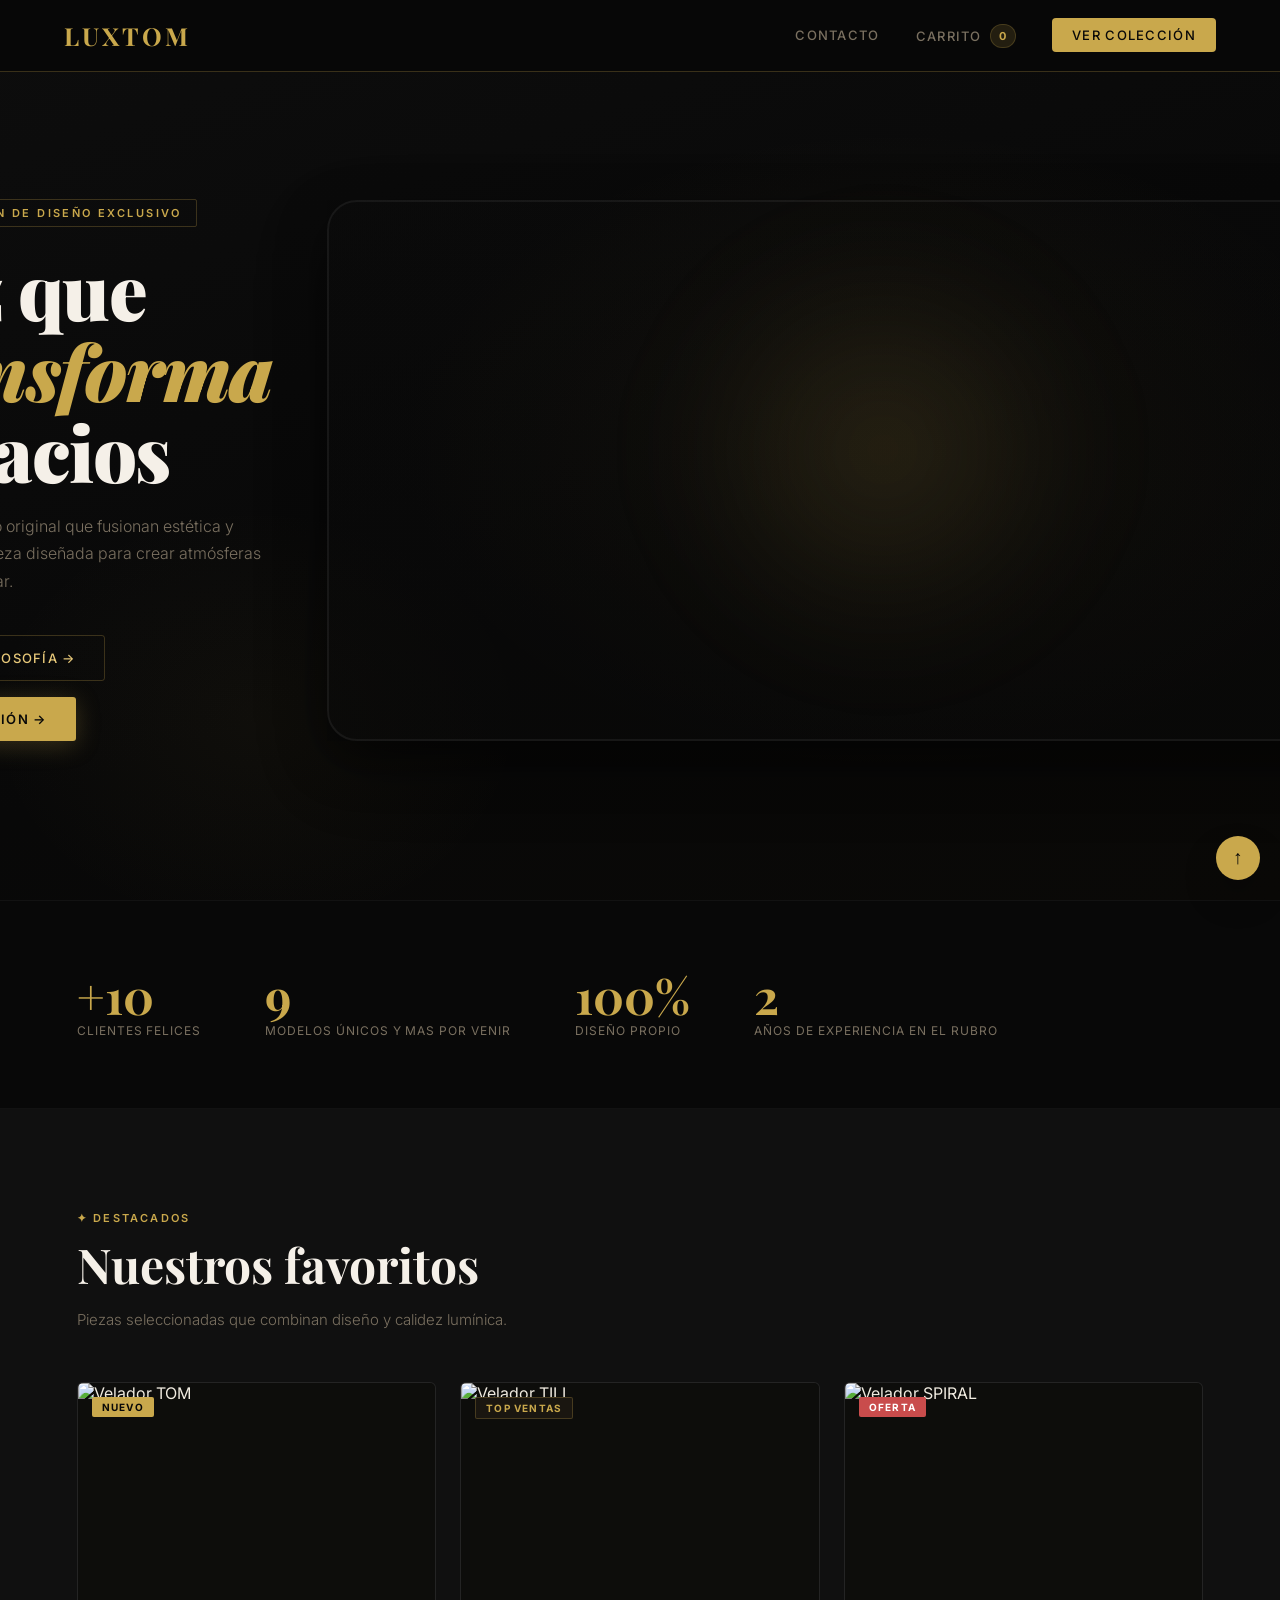
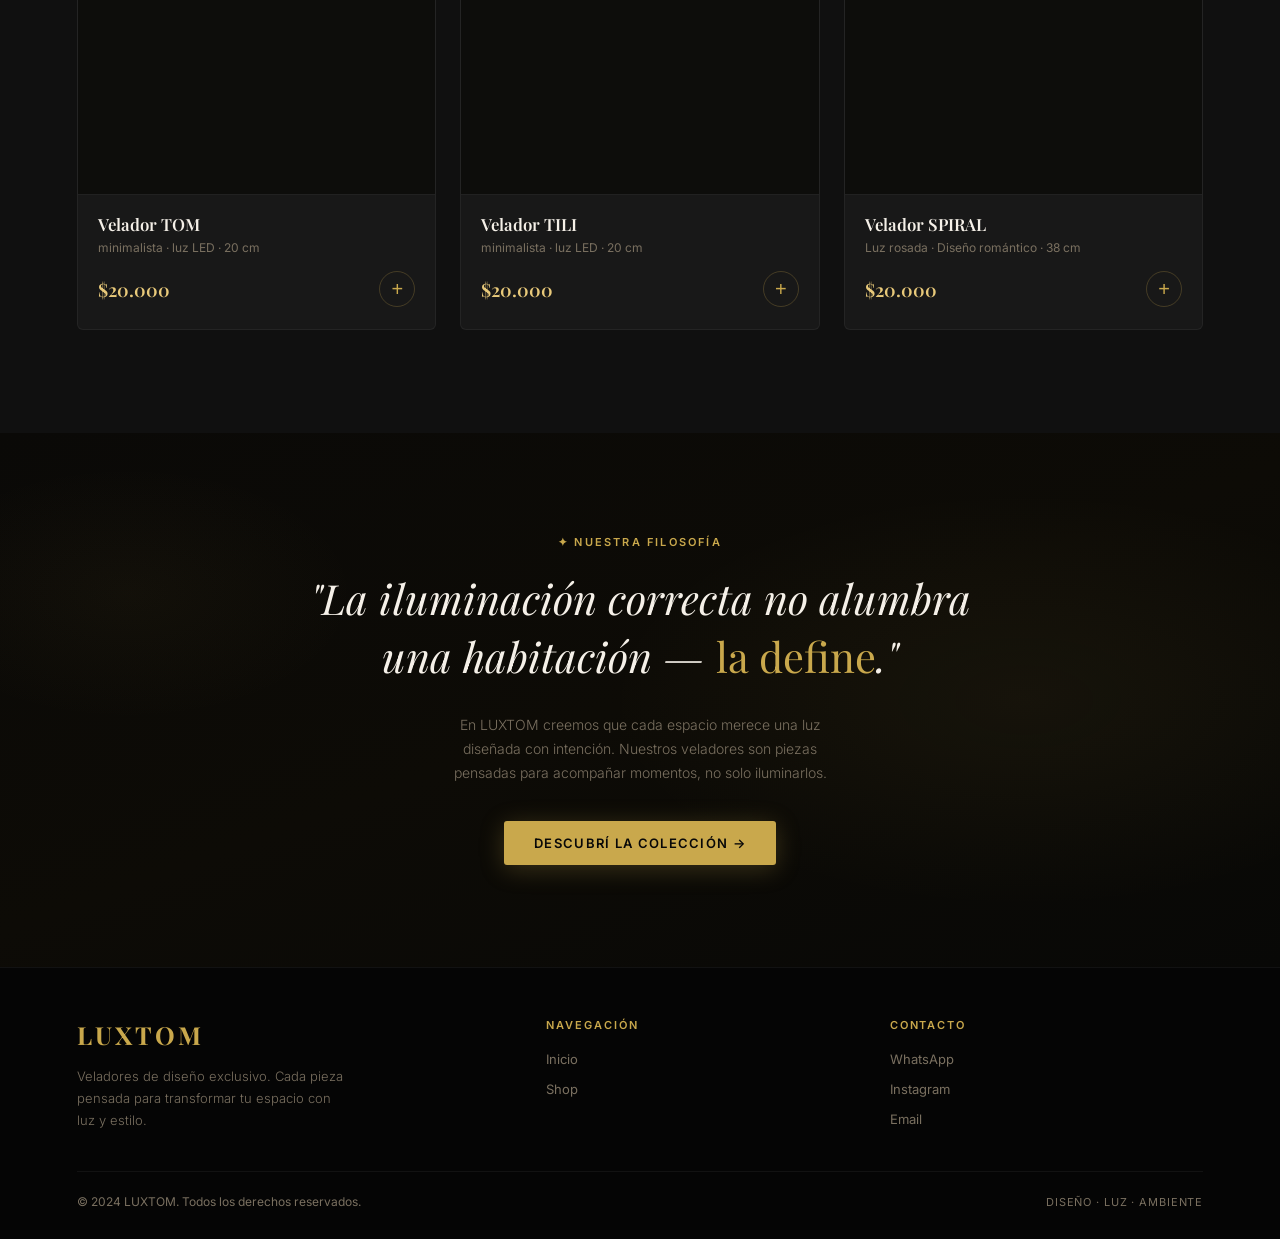
==== commit 84b6d61e: "contador de modelos dinamico desde Supabase Co-Authored-By: Claude Sonnet 4.6 <noreply@anthropic.com" ====
--- a/index.html
+++ b/index.html
@@ -44,7 +44,7 @@
     </p>
     <div class="hero__actions">
       <a href="#sobre-nosotros" class="btn-ghost">
-        Nuestra historia
+        Nuestra Filosofía &rarr;
       </a>
       <a href="shop.html" class="btn-primary">
         Ver colección &rarr;
@@ -66,7 +66,7 @@
       <div class="stat__label">Clientes felices</div>
     </div>
     <div class="stat">
-      <div class="stat__num">6</div>
+      <div class="stat__num" id="productCount">—</div>
       <div class="stat__label">Modelos únicos y mas por venir</div>
     </div>
     <div class="stat">
@@ -136,7 +136,7 @@
     </div>
   </div>
   <div class="footer__bottom">
-    <p>&copy; 2025 LUXTOM. Todos los derechos reservados.</p>
+    <p>&copy; 2024 LUXTOM. Todos los derechos reservados.</p>
     <p style="color: var(--muted); font-size:11px; letter-spacing:0.08em;">DISEÑO · LUZ · AMBIENTE</p>
   </div>
 </footer>
@@ -154,8 +154,11 @@
 
   const featuredGrid = document.getElementById('featuredGrid');
   getProductos().then(productos => {
-    const featured = Object.entries(productos).filter(([, p]) => p.featured);
+    const entries = Object.entries(productos);
+    const featured = entries.filter(([, p]) => p.featured);
     featuredGrid.innerHTML = featured.map(([id, p]) => renderCard(id, p)).join('');
+    const countEl = document.getElementById('productCount');
+    if (countEl) countEl.textContent = entries.length;
   });
 
   const scrollTopBtn = document.getElementById('scrollTopBtn');
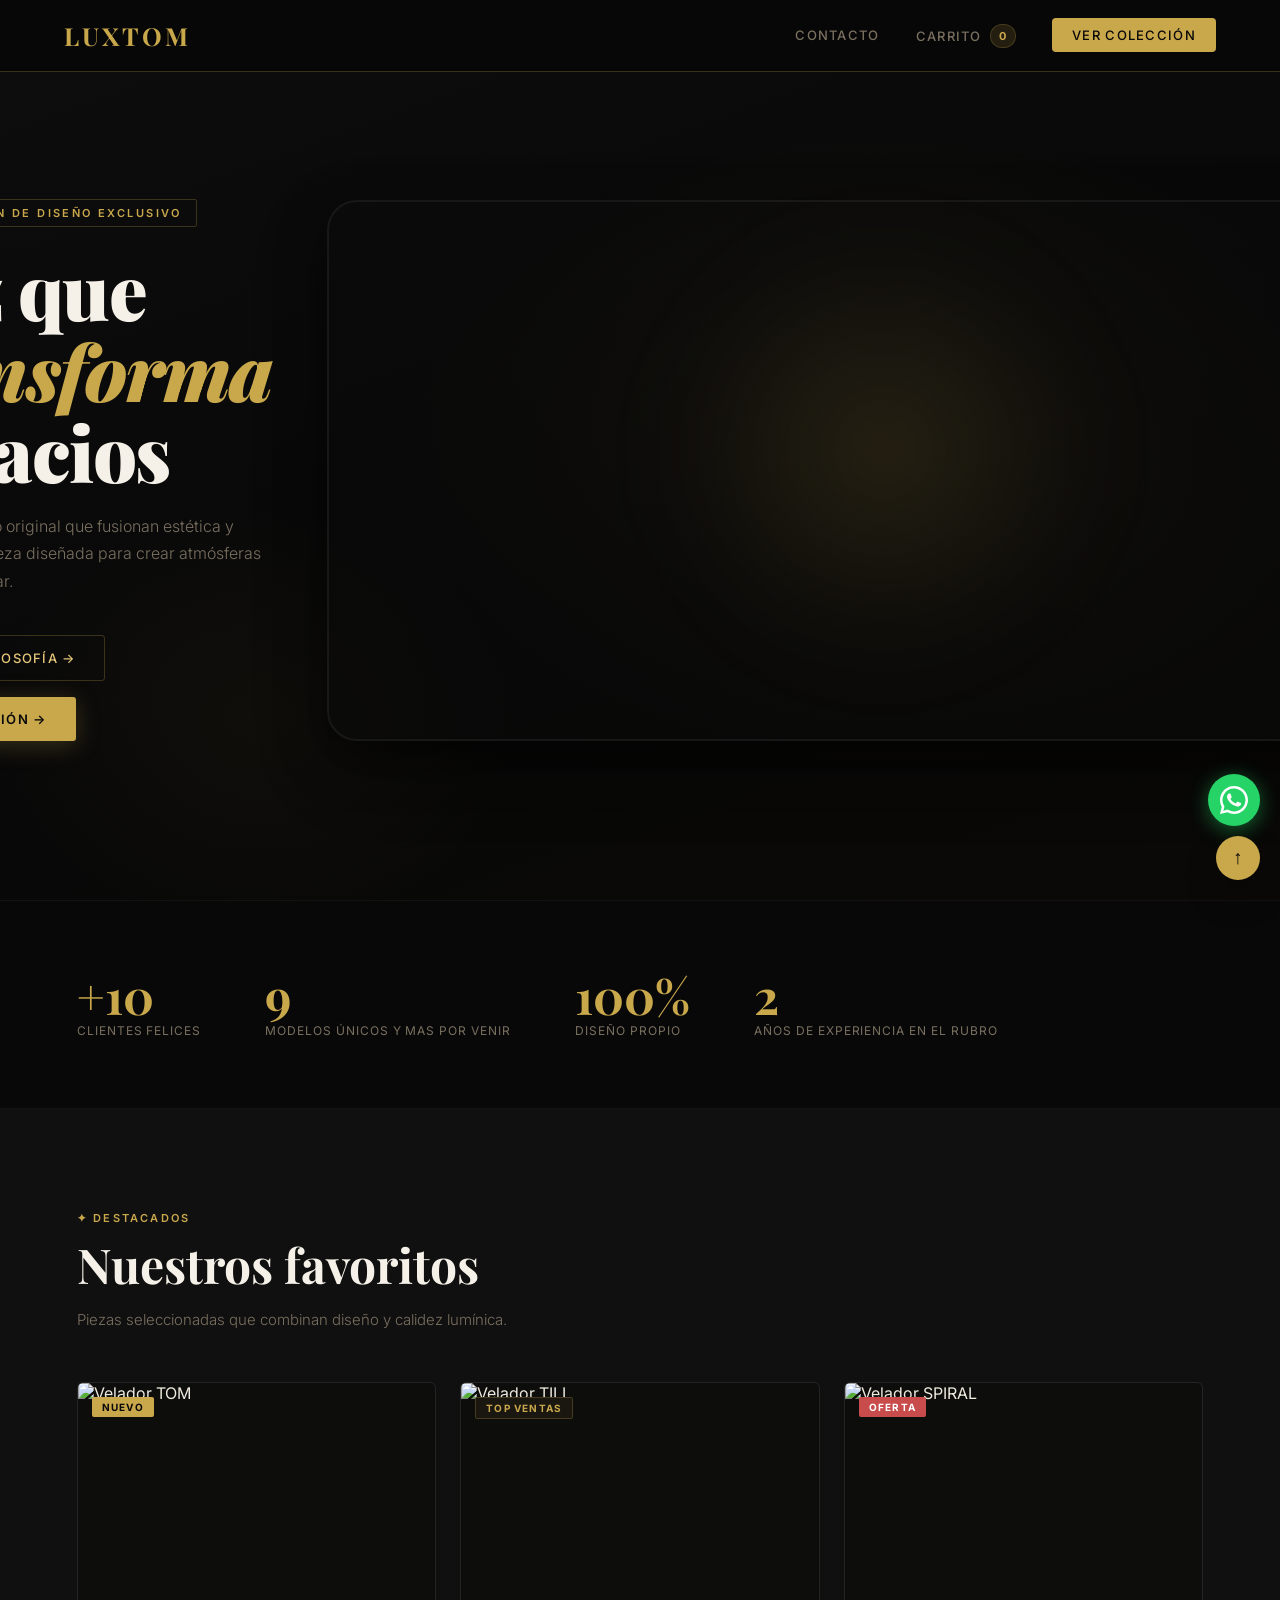
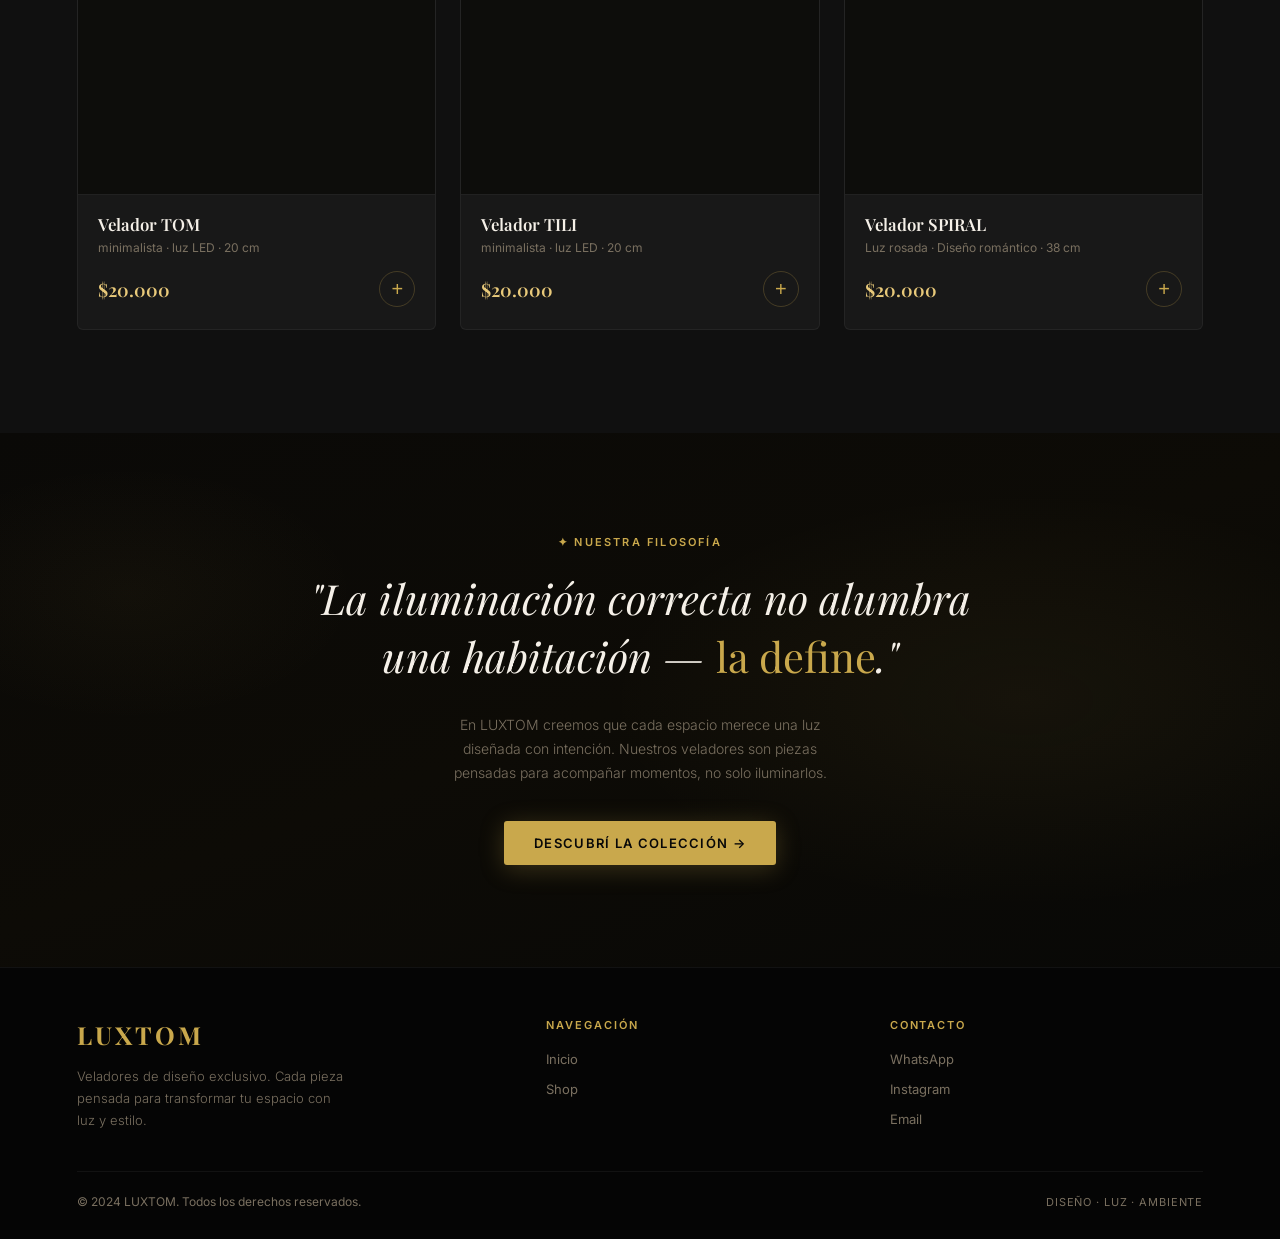
==== commit 050f9137: "1.2.6 boton de wsp que sigue al usuario y boton para eliminar pedidos" ====
--- a/index.html
+++ b/index.html
@@ -141,6 +141,9 @@
   </div>
 </footer>
 
+<a href="https://wa.me/5491173689423" class="whatsapp-fab" target="_blank" rel="noopener" aria-label="Contactar por WhatsApp">
+  <svg viewBox="0 0 24 24" xmlns="http://www.w3.org/2000/svg"><path d="M17.472 14.382c-.297-.149-1.758-.867-2.03-.967-.273-.099-.471-.148-.67.15-.197.297-.767.966-.94 1.164-.173.199-.347.223-.644.075-.297-.15-1.255-.463-2.39-1.475-.883-.788-1.48-1.761-1.653-2.059-.173-.297-.018-.458.13-.606.134-.133.298-.347.446-.52.149-.174.198-.298.298-.497.099-.198.05-.371-.025-.52-.075-.149-.669-1.612-.916-2.207-.242-.579-.487-.5-.669-.51-.173-.008-.371-.01-.57-.01-.198 0-.52.074-.792.372-.272.297-1.04 1.016-1.04 2.479 0 1.462 1.065 2.875 1.213 3.074.149.198 2.096 3.2 5.077 4.487.709.306 1.262.489 1.694.625.712.227 1.36.195 1.871.118.571-.085 1.758-.719 2.006-1.413.248-.694.248-1.289.173-1.413-.074-.124-.272-.198-.57-.347z"/><path d="M12 0C5.373 0 0 5.373 0 12c0 2.123.554 4.116 1.528 5.845L0 24l6.335-1.508A11.945 11.945 0 0012 24c6.627 0 12-5.373 12-12S18.627 0 12 0zm0 21.818a9.818 9.818 0 01-5.006-1.374l-.359-.214-3.76.895.952-3.652-.234-.374A9.818 9.818 0 0112 2.182c5.42 0 9.818 4.398 9.818 9.818 0 5.421-4.398 9.818-9.818 9.818z"/></svg>
+</a>
 <button class="scroll-top" id="scrollTopBtn" aria-label="Volver arriba">↑</button>
 
 
--- a/styles.css
+++ b/styles.css
@@ -397,6 +397,54 @@
 
 .product-card.hidden {
   display: none !important;
+}
+
+/* ─── WHATSAPP FLOATING BUTTON ────────────────────────────── */
+.whatsapp-fab {
+  position: fixed;
+  right: 20px;
+  bottom: 74px;
+  width: 52px;
+  height: 52px;
+  border-radius: 50%;
+  background: #25d366;
+  display: flex;
+  align-items: center;
+  justify-content: center;
+  box-shadow: 0 4px 20px rgba(37,211,102,0.45);
+  z-index: 200;
+  transition: transform 0.2s ease, box-shadow 0.2s ease;
+  text-decoration: none;
+}
+
+.whatsapp-fab:hover {
+  transform: translateY(-2px) scale(1.07);
+  box-shadow: 0 8px 28px rgba(37,211,102,0.55);
+}
+
+.whatsapp-fab svg {
+  width: 28px;
+  height: 28px;
+  fill: #fff;
+}
+
+/* ─── ADMIN ORDER DELETE BUTTON ───────────────────────────── */
+.order-delete-btn {
+  margin-top: 10px;
+  width: 100%;
+  padding: 7px 0;
+  border: 1px solid rgba(255,80,80,0.35);
+  border-radius: 8px;
+  background: rgba(255,80,80,0.07);
+  color: #ff7d7d;
+  font-size: 12px;
+  font-weight: 600;
+  cursor: pointer;
+  letter-spacing: 0.04em;
+  transition: background 0.2s;
+}
+.order-delete-btn:hover {
+  background: rgba(255,80,80,0.18);
 }
 
 .scroll-top {
@@ -1525,14 +1573,14 @@
 .checkout-steps-wrapper {
   background: var(--surface);
   border-bottom: 1px solid rgba(255,255,255,0.04);
-  padding: 24px clamp(20px, 6vw, 80px) 28px;
+  padding: 96px clamp(20px, 6vw, 80px) 28px;
 }
 
 .checkout-steps {
   display: flex;
   align-items: flex-start;
   justify-content: center;
-  max-width: 560px;
+  max-width: 700px;
   margin: 0 auto;
 }
 
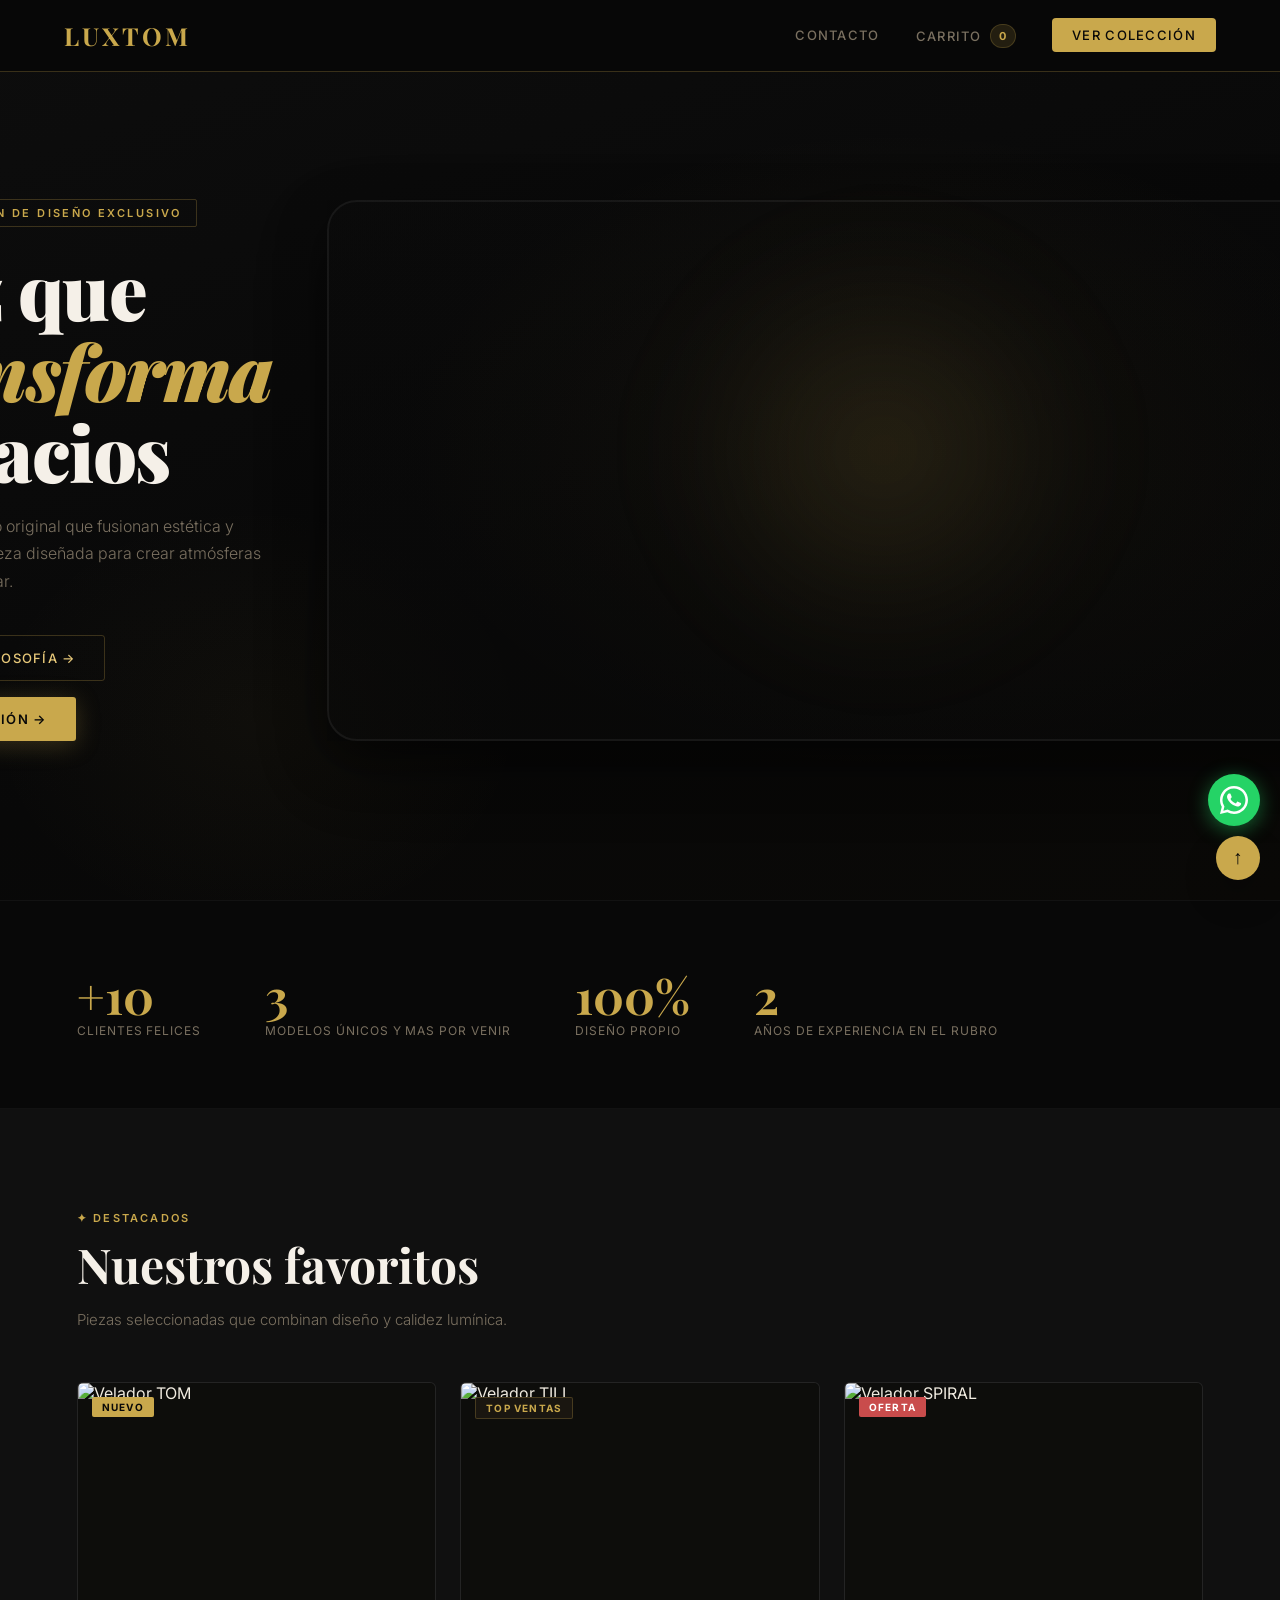
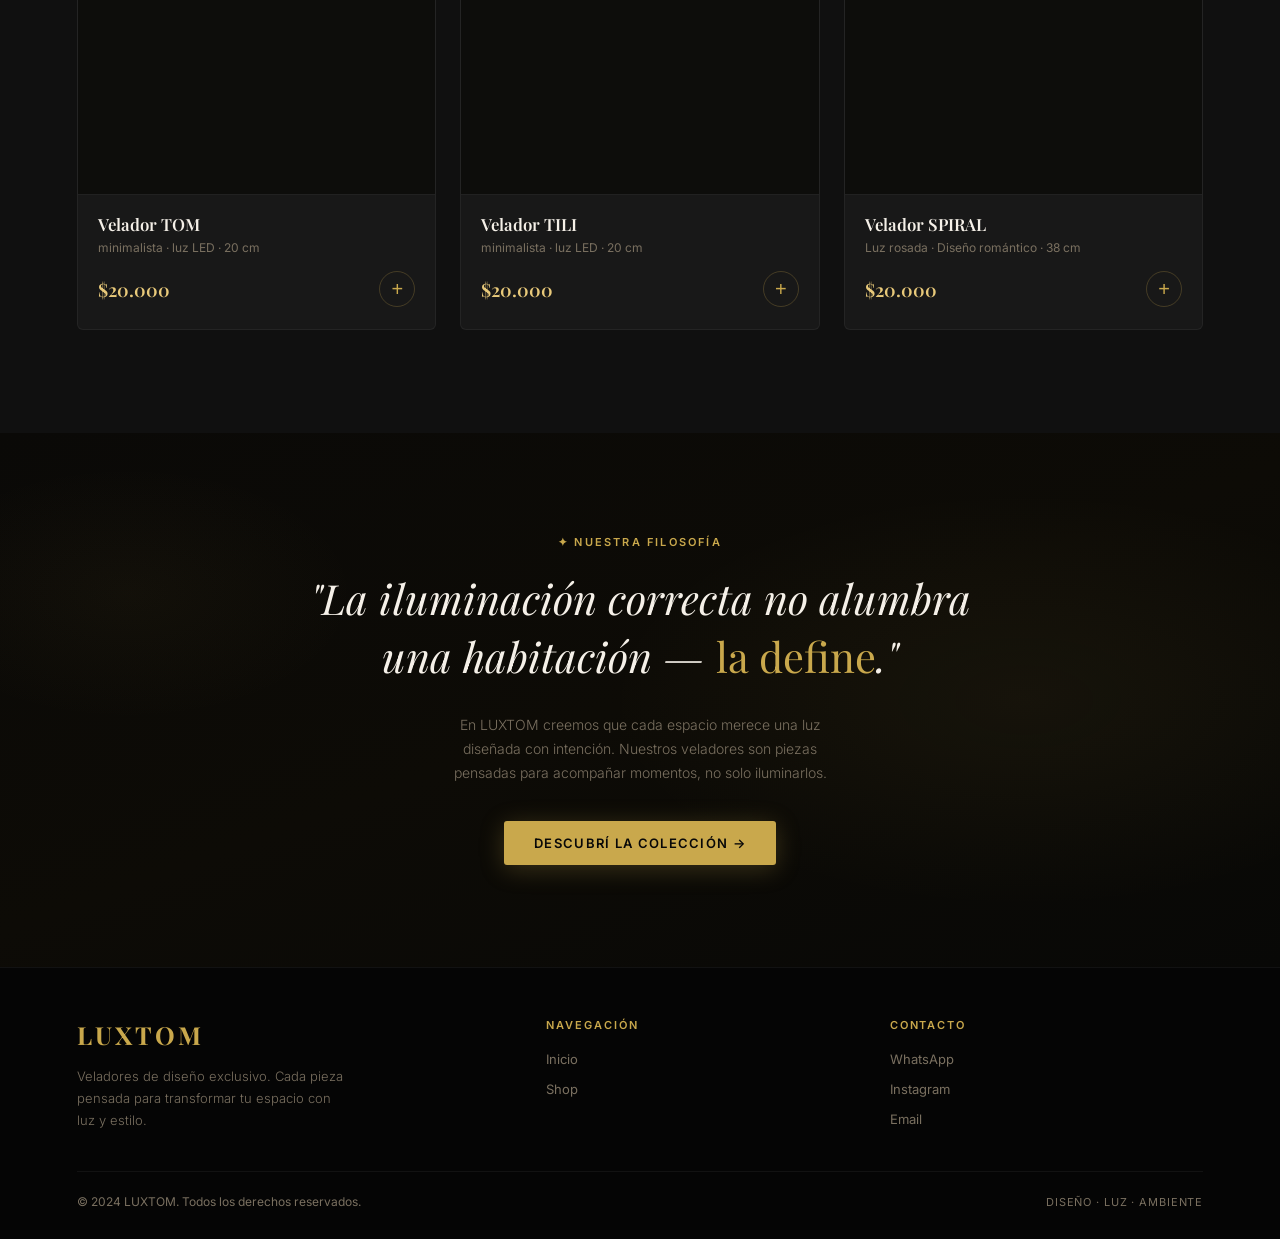
==== commit d0905f4c: "add static video assets + favicon SVG - Move videos from Bunny to local static files (served via Clo" ====
--- a/index.html
+++ b/index.html
@@ -7,6 +7,7 @@
   <link rel="preconnect" href="https://fonts.googleapis.com">
   <link rel="preconnect" href="https://fonts.gstatic.com" crossorigin>
   <link href="https://fonts.googleapis.com/css2?family=Playfair+Display:ital,wght@0,400;0,500;0,700;0,900;1,400&family=Inter:wght@300;400;500;600&display=swap" rel="stylesheet">
+  <link rel="icon" type="image/svg+xml" href="favicon.svg">
   <link rel="stylesheet" href="styles.css">
 </head>
 <body>
--- a/styles.css
+++ b/styles.css
@@ -846,10 +846,39 @@
 
 /* ─── RESPONSIVE ──────────────────────────────────────────── */
 @media (max-width: 900px) {
-  .hero { flex-direction: column; align-items: stretch; }
-  .hero__content, .hero__visual { width: 100%; flex: 0 0 auto; }
-  .hero__visual { aspect-ratio: auto; min-height: 360px; }
-  .hero__content { max-width: 100%; }
+  .hero { flex-direction: column; align-items: stretch; padding: 0; position: relative; min-height: 100svh; }
+  .hero__visual {
+    position: absolute;
+    inset: 0;
+    width: 100%;
+    height: 100%;
+    min-height: 0;
+    border-radius: 0;
+    z-index: 0;
+  }
+  .hero__visual video {
+    width: 100%;
+    height: 100%;
+    object-fit: cover;
+    display: block;
+    border-radius: 0;
+    border: none;
+  }
+  .hero__content {
+    position: relative;
+    z-index: 5;
+    max-width: 100%;
+    width: 100%;
+    flex: none;
+    display: flex;
+    flex-direction: column;
+    justify-content: flex-start;
+    padding: 90px clamp(20px,6vw,32px) 48px;
+    min-height: 100svh;
+    background: linear-gradient(to bottom, rgba(8,8,8,0.55) 0%, rgba(8,8,8,0.22) 45%, rgba(8,8,8,0.55) 100%);
+  }
+  .hero__subtitle { margin-top: auto; color: var(--cream); }
+  .hero__actions { flex-direction: column; align-items: flex-start; gap: 12px; }
   .brand-strip { grid-template-columns: 1fr; }
   .footer__inner { grid-template-columns: 1fr 1fr; }
 }
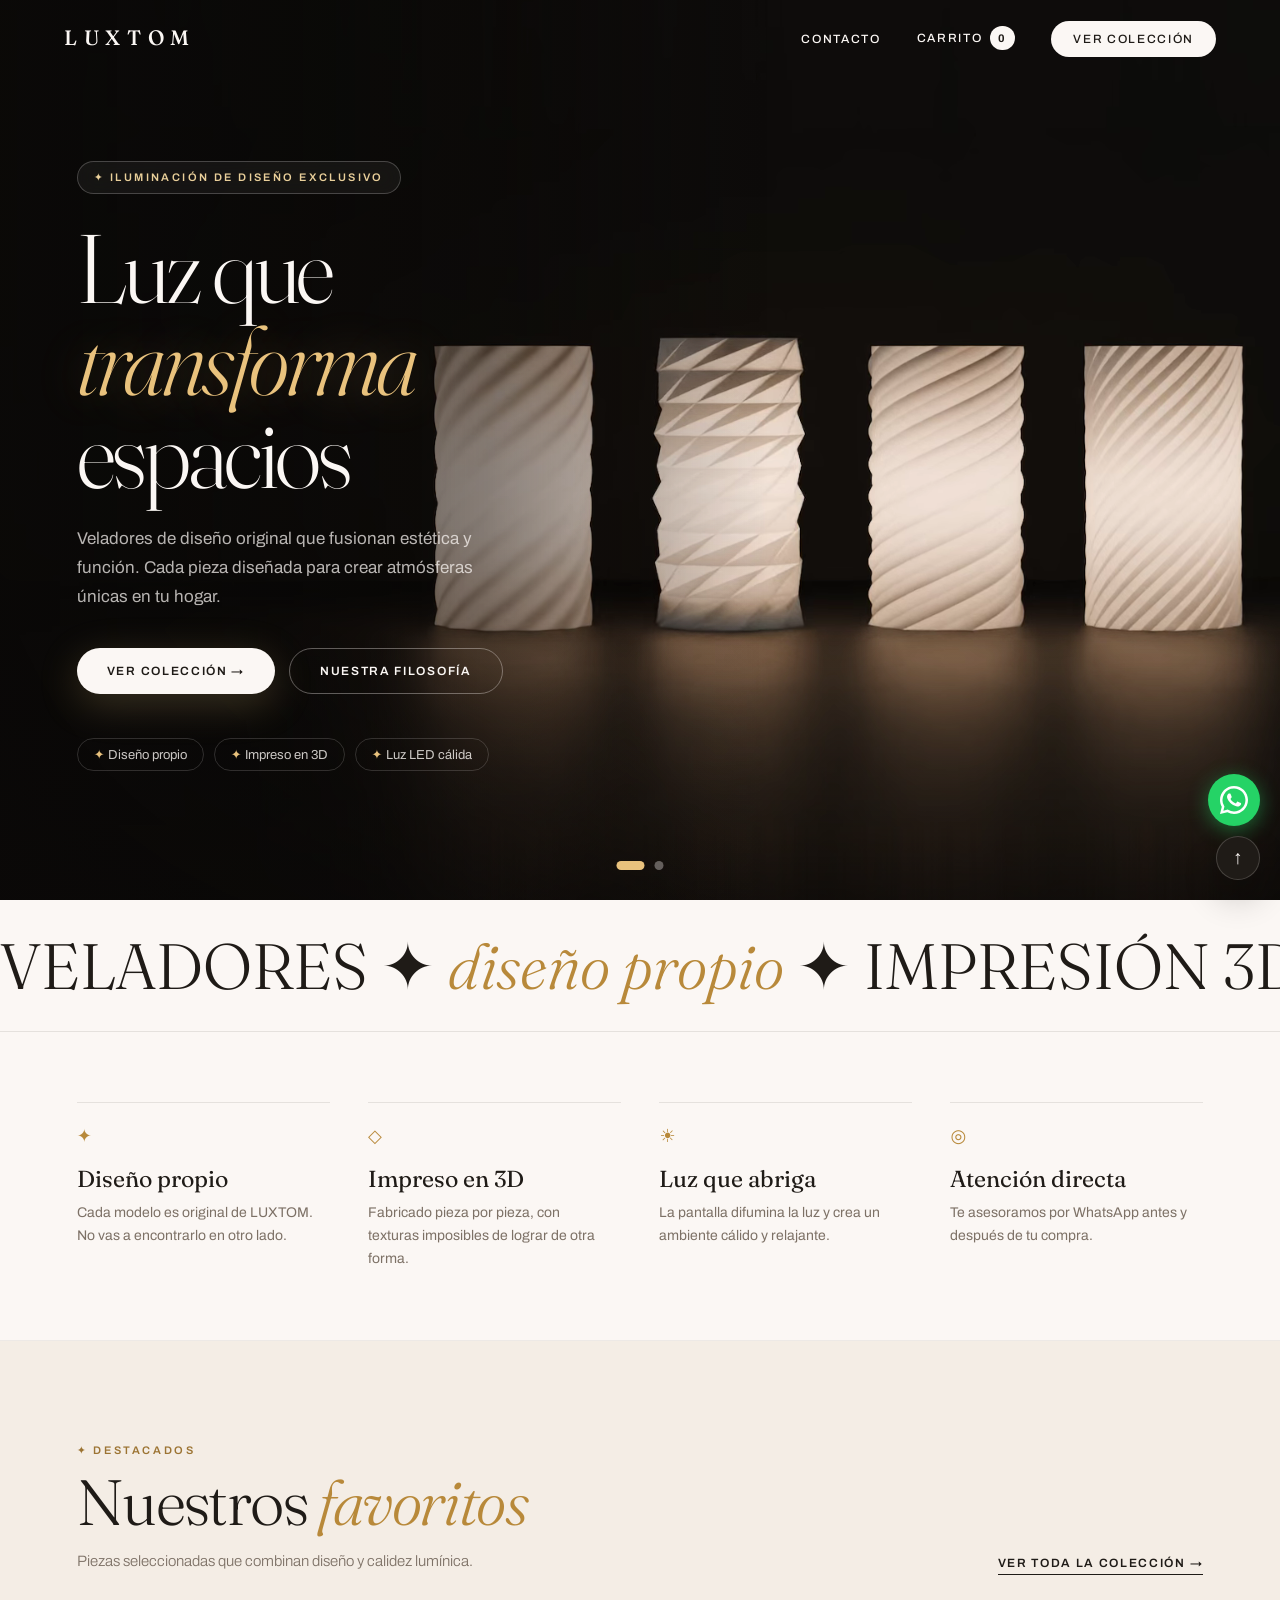
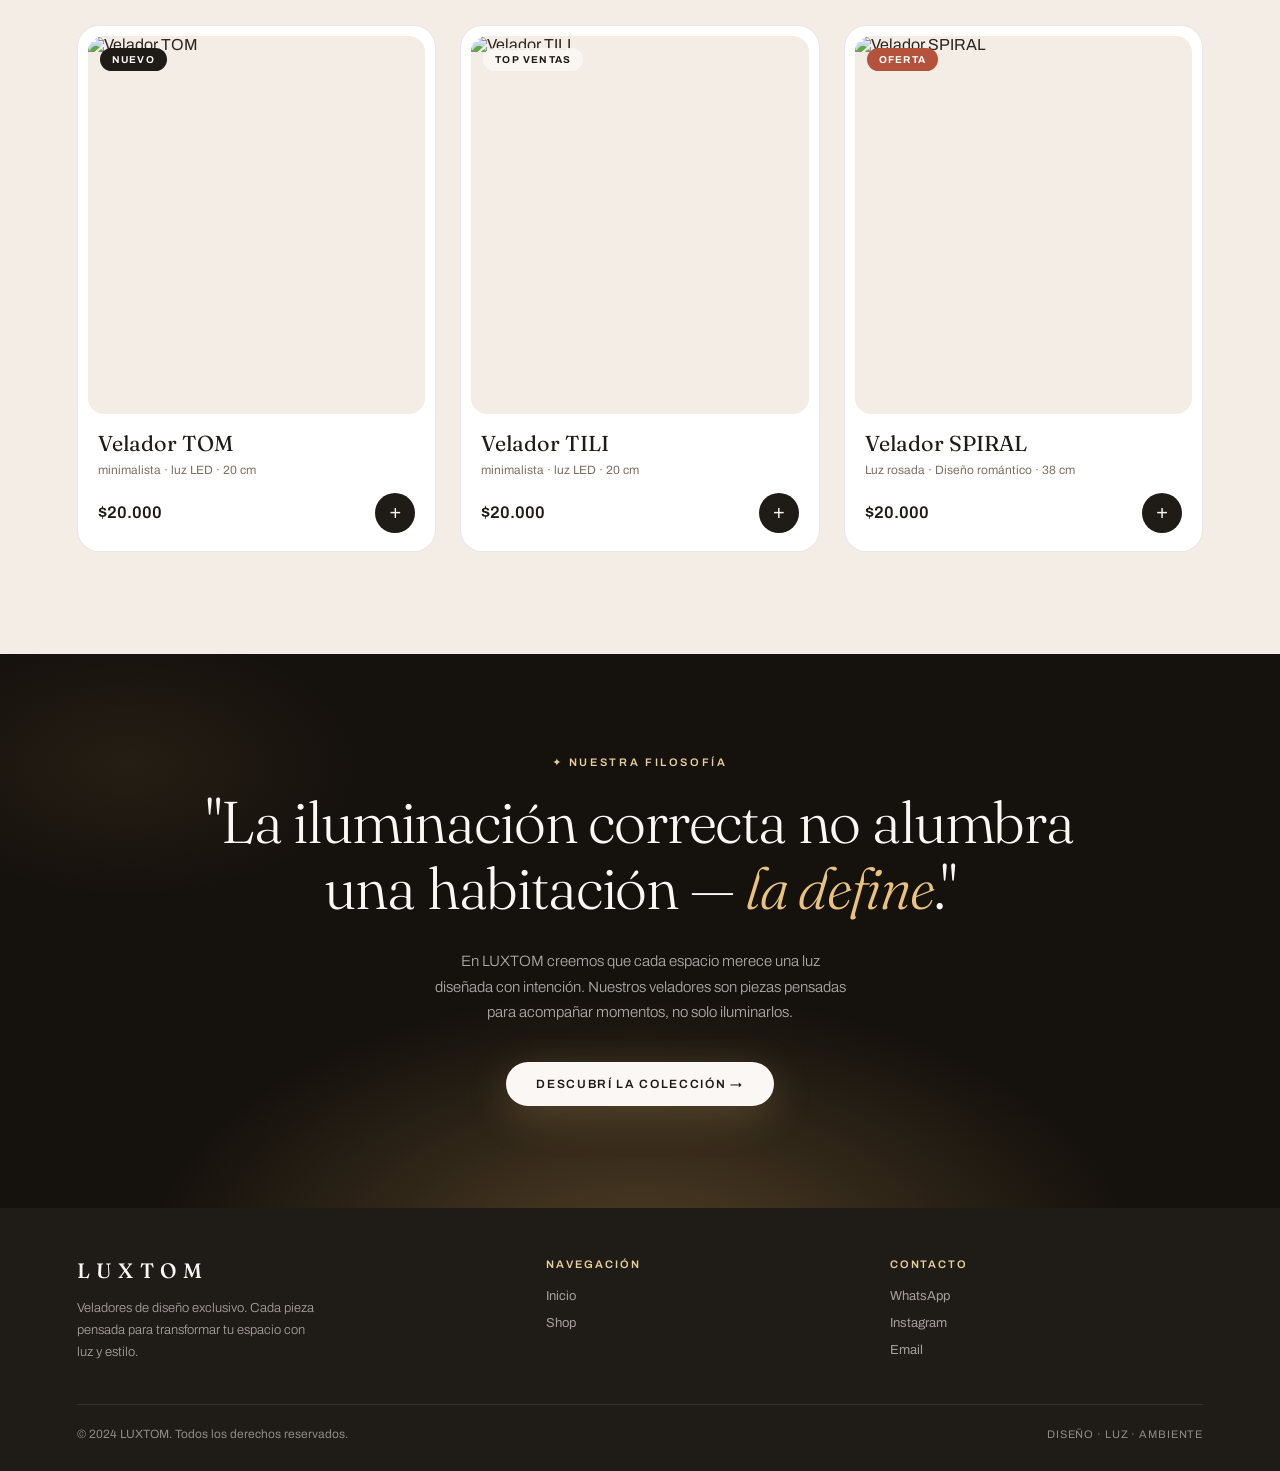
==== commit 2fa9107b: "Rediseño estético de la tienda: paleta cálida, hero con videos y panel admin intacto - Paleta marfil" ====
--- a/index.html
+++ b/index.html
@@ -6,14 +6,15 @@
   <title>LUXTOM — Veladores de Diseño</title>
   <link rel="preconnect" href="https://fonts.googleapis.com">
   <link rel="preconnect" href="https://fonts.gstatic.com" crossorigin>
-  <link href="https://fonts.googleapis.com/css2?family=Playfair+Display:ital,wght@0,400;0,500;0,700;0,900;1,400&family=Inter:wght@300;400;500;600&display=swap" rel="stylesheet">
+  <link href="https://fonts.googleapis.com/css2?family=Fraunces:ital,opsz,wght@0,9..144,300;0,9..144,400;0,9..144,500;1,9..144,300;1,9..144,400&family=Archivo:wght@400;500;600;700&display=swap" rel="stylesheet">
   <link rel="icon" type="image/svg+xml" href="favicon.svg">
   <link rel="stylesheet" href="styles.css">
+  <script>document.documentElement.classList.add('js');</script>
 </head>
 <body>
 
 <!-- ─── NAVBAR ─────────────────────────────────── -->
-<nav class="nav">
+<nav class="nav nav--over" id="mainNav">
   <a href="index.html" class="nav__logo">LUXTOM</a>
 
   <ul class="nav__links" id="navLinks">
@@ -29,77 +30,163 @@
 
 
 <!-- ─── HERO ───────────────────────────────────── -->
-<section class="hero">
-  <div class="hero__bg"></div>
-  <div class="hero__glow"></div>
-
-  <div class="hero__content">
-    <span class="hero__eyebrow">✦ Iluminación de diseño exclusivo</span>
-    <h1 class="hero__title">
-      Luz que<br>
-      <em>transforma</em><br>
-      espacios
-    </h1>
-    <p class="hero__subtitle">
-      Veladores diseño original que fusionan estética y función. Cada pieza diseñada para crear atmósferas únicas en tu hogar.
-    </p>
-    <div class="hero__actions">
-      <a href="#sobre-nosotros" class="btn-ghost">
-        Nuestra Filosofía &rarr;
-      </a>
-      <a href="shop.html" class="btn-primary">
-        Ver colección &rarr;
-      </a>
-    </div>
-  </div>
-
-  <div class="hero__visual" aria-hidden="true" id="heroVideoContainer">
-    <video id="heroVideo" autoplay muted loop playsinline preload="metadata" src="LUXTOM/veladoresjuntos.mp4"></video>
+<section class="hero" id="hero" aria-roledescription="carrusel">
+  <!-- Cada diapositiva: video (con su foto de respaldo) o imagen -->
+  <div class="hero__slides">
+    <div class="hero__slide hero__slide--cuatro is-active" data-layout="a">
+      <video class="hero__media" muted loop playsinline preload="auto" poster="img/hero-cuatro.jpg"
+             data-src="img/hero-cuatro.webm" aria-label="Cuatro veladores LUXTOM encendidos"></video>
+    </div>
+    <div class="hero__slide hero__slide--duo" data-layout="a">
+      <video class="hero__media" muted loop playsinline preload="none" poster="img/hero-veladores.webp"
+             data-src="img/hero-duo.webm" aria-label="Dos veladores LUXTOM encendidos"></video>
+    </div>
+  </div>
+  <div class="hero__shade"></div>
+
+  <div class="hero__inner">
+    <div class="hero__content">
+      <span class="hero__eyebrow">✦ Iluminación de diseño exclusivo</span>
+      <h1 class="hero__title">
+        Luz que<br>
+        <em>transforma</em><br>
+        espacios
+      </h1>
+      <p class="hero__subtitle">
+        Veladores de diseño original que fusionan estética y función. Cada pieza diseñada para crear atmósferas únicas en tu hogar.
+      </p>
+      <div class="hero__actions">
+        <a href="shop.html" class="btn-primary">Ver colección &rarr;</a>
+        <a href="#sobre-nosotros" class="btn-ghost">Nuestra filosofía</a>
+      </div>
+      <ul class="hero__tags">
+        <li>Diseño propio</li>
+        <li>Impreso en 3D</li>
+        <li>Luz LED cálida</li>
+      </ul>
+    </div>
+  </div>
+
+  <div class="hero__dots" role="tablist" aria-label="Elegir imagen del inicio">
+    <button type="button" class="hero__dot is-active" role="tab" aria-selected="true" aria-label="Imagen 1"></button>
+    <button type="button" class="hero__dot" role="tab" aria-selected="false" aria-label="Imagen 2"></button>
   </div>
 </section>
+<script>
+  // Hero en carrusel: rota solo cada INTERVALO ms, en loop, y se puede elegir con los circulitos.
+  // Cada video tiene su foto de respaldo (poster): si el video no se puede reproducir, queda la foto.
+  (function () {
+    const INTERVALO = 8000;
+    const hero = document.getElementById('hero');
+    const slides = [...hero.querySelectorAll('.hero__slide')];
+    const dots = [...hero.querySelectorAll('.hero__dot')];
+    const sinMovimiento = window.matchMedia('(prefers-reduced-motion: reduce)').matches;
+
+    // Video → foto si falla o si el navegador no reproduce webm
+    slides.forEach(slide => {
+      const video = slide.querySelector('video');
+      if (!video) return;
+      const usarFoto = () => {
+        const img = document.createElement('img');
+        img.className = 'hero__media';
+        img.src = video.poster;
+        img.alt = video.getAttribute('aria-label') || '';
+        video.replaceWith(img);
+      };
+      if (sinMovimiento || !video.canPlayType('video/webm')) { usarFoto(); return; }
+      video.addEventListener('error', usarFoto);
+      video.src = video.dataset.src;
+    });
+
+    let actual = 0, timer = null;
+
+    function mostrar(i) {
+      const anterior = slides[actual];
+      actual = (i + slides.length) % slides.length;
+      const slide = slides[actual];
+
+      anterior.querySelector('video')?.pause();
+      const video = slide.querySelector('video');
+      if (video) { video.currentTime = 0; video.play().catch(() => {}); }
+
+      slides.forEach((s, k) => s.classList.toggle('is-active', k === actual));
+      dots.forEach((d, k) => {
+        d.classList.toggle('is-active', k === actual);
+        d.setAttribute('aria-selected', k === actual ? 'true' : 'false');
+      });
+    }
+
+    function programar() {
+      clearInterval(timer);
+      if (!sinMovimiento) timer = setInterval(() => mostrar(actual + 1), INTERVALO);
+    }
+
+    dots.forEach((d, k) => d.addEventListener('click', () => { mostrar(k); programar(); }));
+    // Al volver a la pestaña, el video de la diapositiva actual sigue reproduciéndose
+    document.addEventListener('visibilitychange', () => {
+      if (!document.hidden) slides[actual].querySelector('video')?.play().catch(() => {});
+    });
+    slides[0].querySelector('video')?.play().catch(() => {});
+    programar();
+  })();
+</script>
+
+
+<!-- ─── MARQUEE ────────────────────────────────── -->
+<div class="marquee" aria-hidden="true">
+  <div class="marquee__track">
+    <span>Veladores ✦ <i>diseño propio</i> ✦ Impresión 3D ✦ <i>luz cálida</i> ✦</span>
+    <span>Veladores ✦ <i>diseño propio</i> ✦ Impresión 3D ✦ <i>luz cálida</i> ✦</span>
+  </div>
+</div>
 
 
 <!-- ─── BRAND STRIP ────────────────────────────── -->
-<div class="brand-strip">
-  <div class="brand-strip__stats">
-    <div class="stat">
-      <div class="stat__num">+10</div>
-      <div class="stat__label">Clientes felices</div>
-    </div>
-    <div class="stat">
-      <div class="stat__num" id="productCount">—</div>
-      <div class="stat__label">Modelos únicos y mas por venir</div>
-    </div>
-    <div class="stat">
-      <div class="stat__num">100%</div>
-      <div class="stat__label">Diseño propio</div>
-    </div>
-    <div class="stat">
-      <div class="stat__num">2</div>
-      <div class="stat__label">Años de experiencia en el rubro</div>
+<div class="brand-strip reveal">
+  <div class="values">
+    <div class="value">
+      <span class="value__icon" aria-hidden="true">✦</span>
+      <h3 class="value__title">Diseño propio</h3>
+      <p class="value__text">Cada modelo es original de LUXTOM. No vas a encontrarlo en otro lado.</p>
+    </div>
+    <div class="value">
+      <span class="value__icon" aria-hidden="true">◇</span>
+      <h3 class="value__title">Impreso en 3D</h3>
+      <p class="value__text">Fabricado pieza por pieza, con texturas imposibles de lograr de otra forma.</p>
+    </div>
+    <div class="value">
+      <span class="value__icon" aria-hidden="true">☀</span>
+      <h3 class="value__title">Luz que abriga</h3>
+      <p class="value__text">La pantalla difumina la luz y crea un ambiente cálido y relajante.</p>
+    </div>
+    <div class="value">
+      <span class="value__icon" aria-hidden="true">◎</span>
+      <h3 class="value__title">Atención directa</h3>
+      <p class="value__text">Te asesoramos por WhatsApp antes y después de tu compra.</p>
     </div>
   </div>
 </div>
 
 
 <!-- ─── FEATURED PRODUCTS ─────────────────────── -->
-<section class="featured">
-  <div class="featured__header">
+<section class="featured" id="destacados">
+  <div class="featured__header reveal">
     <div>
       <span class="section-label">✦ Destacados</span>
-      <h2 class="section-title">Nuestros favoritos</h2>
+      <h2 class="section-title">Nuestros <em>favoritos</em></h2>
       <p class="section-sub">Piezas seleccionadas que combinan diseño y calidez lumínica.</p>
     </div>
-  </div>
-
-  <div class="products-grid" id="featuredGrid"></div>
+    <a href="shop.html" class="link-arrow">Ver toda la colección &rarr;</a>
+  </div>
+
+  <div class="products-grid reveal" id="featuredGrid"></div>
 </section>
 
 
 <!-- ─── AMBIENT / QUOTE ────────────────────────── -->
 <section class="ambient" id="sobre-nosotros">
   <div class="ambient__bg-glow"></div>
-  <div class="ambient__inner">
+  <div class="ambient__inner reveal">
     <span class="section-label" style="display:block;margin-bottom:20px;">✦ Nuestra filosofía</span>
     <p class="ambient__quote">
       "La iluminación correcta no alumbra<br>
@@ -153,8 +240,16 @@
 <script src="productos.js"></script>
 <script src="carrito.js"></script>
 <script>
-  document.getElementById('burger').addEventListener('click', () =>
-    document.getElementById('navLinks').classList.toggle('open'));
+  const mainNav = document.getElementById('mainNav');
+  document.getElementById('burger').addEventListener('click', () => {
+    const open = document.getElementById('navLinks').classList.toggle('open');
+    mainNav.classList.toggle('menu-open', open);
+  });
+
+  // Navbar transparente sobre el hero; sólida al bajar
+  const updateNav = () => mainNav.classList.toggle('is-scrolled', window.scrollY > 40);
+  window.addEventListener('scroll', updateNav, { passive: true });
+  updateNav();
 
   const featuredGrid = document.getElementById('featuredGrid');
   getProductos().then(productos => {
@@ -165,6 +260,14 @@
     if (countEl) countEl.textContent = entries.length;
   });
 
+  // Aparición suave de secciones
+  const revealObserver = new IntersectionObserver(items => {
+    items.forEach(it => {
+      if (it.isIntersecting) { it.target.classList.add('is-in'); revealObserver.unobserve(it.target); }
+    });
+  }, { threshold: 0.12 });
+  document.querySelectorAll('.reveal').forEach(el => revealObserver.observe(el));
+
   const scrollTopBtn = document.getElementById('scrollTopBtn');
   if (scrollTopBtn) {
     scrollTopBtn.addEventListener('click', () => {
@@ -172,48 +275,5 @@
     });
   }
 </script>
-<script>
-  // Carga el video del hero desde Supabase settings (con fallback al mp4 local)
-  (async () => {
-    const client = globalThis.supabase || null;
-    if (!client) return;
-    try {
-      const { data } = await client.from('settings').select('*');
-      if (!data || !data.length) return;
-      const s = data.reduce((acc, r) => { acc[r.key] = r.value; return acc; }, {});
-      const type = s['hero_video_type'];
-      const src  = s['hero_video_src'];
-      if (!type || !src) return;
-      const container = document.getElementById('heroVideoContainer');
-      if (!container) return;
-      if (type === 'youtube') {
-        container.innerHTML = `<iframe src="https://www.youtube.com/embed/${src}?autoplay=1&mute=1&loop=1&playlist=${src}&controls=0&rel=0&playsinline=1" frameborder="0" allow="autoplay; encrypted-media" style="width:100%;height:100%;border:none;display:block;" allowfullscreen></iframe>`;
-      } else if (type === 'bunny') {
-        container.innerHTML = `<video autoplay muted loop playsinline preload="metadata" style="width:100%;height:100%;object-fit:cover;display:block;"><source src="https://vz-36bbbc02-b33.b-cdn.net/${src}/play_720p.mp4" type="video/mp4"><source src="https://vz-36bbbc02-b33.b-cdn.net/${src}/original" type="video/mp4"></video>`;
-      } else {
-        const vid = document.getElementById('heroVideo');
-        if (vid && vid.getAttribute('src') !== src) { vid.setAttribute('src', src); vid.load(); }
-      }
-    } catch(e) {}
-  })();
-</script>
-<script>
-  // Ajusta el contenedor del video para que su altura coincida con la altura del texto
-  (function(){
-    const content = document.querySelector('.hero__content');
-    const visual = document.querySelector('.hero__visual');
-    if(!content || !visual) return;
-    function fitVideoContainer(){
-      const target = Math.max(content.offsetHeight, 240);
-      visual.style.height = target + 'px';
-      const vid = visual.querySelector('video');
-      if(vid){ vid.style.height = '100%'; vid.style.width = 'auto'; }
-    }
-    const vid = visual.querySelector('video');
-    if(vid){ vid.addEventListener('loadedmetadata', fitVideoContainer); }
-    window.addEventListener('resize', fitVideoContainer);
-    setTimeout(fitVideoContainer, 120);
-  })();
-</script>
 </body>
 </html>
--- a/styles.css
+++ b/styles.css
@@ -1,18 +1,23 @@
-@import url('https://fonts.googleapis.com/css2?family=Playfair+Display:wght@400;500;600;700;900&family=Inter:wght@300;400;500;600&display=swap');
-
 *, *::before, *::after { box-sizing: border-box; margin: 0; padding: 0; }
 
 :root {
-  --gold:        #c9a84c;
-  --gold-light:  #e8c97a;
-  --gold-dim:    rgba(201, 168, 76, 0.18);
-  --gold-border: rgba(201, 168, 76, 0.25);
-  --bg:          #080808;
-  --surface:     #101010;
-  --surface2:    #181818;
-  --text:        #f0ebe0;
-  --muted:       #7a7060;
-  --cream:       #f5f0e8;
+  /* Paleta cálida: marfil · arena · carbón · nogal · dorado */
+  --gold:        #9c7433;
+  --gold-light:  #b8893a;
+  --gold-dim:    rgba(184, 137, 58, 0.12);
+  --gold-border: rgba(156, 116, 51, 0.28);
+  --bg:          #fbf7f4;
+  --surface:     #f4ede5;
+  --surface2:    #ffffff;
+  --text:        #2b2622;
+  --muted:       #7d7166;
+  --cream:       #1f1b17;   /* color de títulos (antes crema sobre negro) */
+  --ink:         #1f1b17;
+  --walnut:      #5a4334;
+  --ivory:       #fbf7f4;
+  --line:        rgba(35, 30, 25, 0.10);
+  --font-display: 'Fraunces', Georgia, serif;
+  --font-body:    'Archivo', system-ui, sans-serif;
 }
 
 html { scroll-behavior: smooth; }
@@ -20,7 +25,7 @@
 body {
   background: var(--bg);
   color: var(--text);
-  font-family: 'Inter', sans-serif;
+  font-family: var(--font-body);
   -webkit-font-smoothing: antialiased;
 }
 
@@ -34,14 +39,14 @@
   justify-content: space-between;
   padding: 0 clamp(20px, 5vw, 64px);
   height: 72px;
-  background: rgba(8, 8, 8, 0.85);
+  background: rgba(251, 247, 244, 0.86);
   backdrop-filter: blur(18px);
   border-bottom: 1px solid var(--gold-border);
   transition: background 0.3s ease;
 }
 
 .nav__logo {
-  font-family: 'Playfair Display', serif;
+  font-family: var(--font-display);
   font-size: 1.55rem;
   font-weight: 700;
   letter-spacing: 0.12em;
@@ -100,180 +105,231 @@
 .nav__burger span { display: block; width: 24px; height: 1.5px; background: var(--gold); transition: 0.3s; }
 
 /* ─── HERO ────────────────────────────────────────────────── */
+/* Carrusel de fondo: video de 4 veladores y video de 2 veladores, cada uno con
+   su foto de respaldo. Los veladores quedan a la derecha y el texto a la izquierda.
+   El fondo coincide con el negro de la foto. */
 .hero {
+  position: relative;
+  isolation: isolate;
   min-height: 100vh;
-  display: flex;
-  align-items: center;
-  justify-content: center;
-  position: relative;
+  min-height: 100svh;
+  display: flex;
+  align-items: center;
   overflow: hidden;
-  gap: clamp(16px, 2vw, 24px);
-  padding: 100px clamp(20px, 6vw, 80px) 60px;
-}
-
-.hero__bg {
+  background: #0b0908;
+  color: var(--ivory);
+  padding: 116px clamp(20px, 6vw, 80px) 84px;
+}
+
+.hero__slides {
   position: absolute;
   inset: 0;
+  z-index: -2;
+  animation: heroZoom 2.6s cubic-bezier(0.22, 1, 0.36, 1) both;
+}
+.hero__slide {
+  position: absolute;
+  inset: 0;
+  opacity: 0;
+  transition: opacity 1.2s ease;
+}
+.hero__slide.is-active { opacity: 1; }
+
+.hero__media {
+  position: absolute;
+  inset: 0;
+  width: 100%;
+  height: 100%;
+  object-fit: cover;
+  object-position: right center;
+}
+.hero__slide--duo { background: #1c1c1e; }
+.hero__slide--duo .hero__media { object-position: right -10vw top 50%; }
+
+/* Circulitos del carrusel */
+.hero__dots {
+  position: absolute;
+  left: 50%;
+  bottom: 30px;
+  transform: translateX(-50%);
+  display: flex;
+  gap: 10px;
+  z-index: 2;
+}
+.hero__dot {
+  width: 9px;
+  height: 9px;
+  padding: 0;
+  border: none;
+  border-radius: 999px;
+  background: rgba(251, 247, 244, 0.35);
+  cursor: pointer;
+  transition: width 0.35s ease, background 0.35s ease;
+}
+.hero__dot:hover { background: rgba(251, 247, 244, 0.7); }
+.hero__dot.is-active { width: 28px; background: #e9c27d; }
+.hero__dot:focus-visible { outline: 2px solid var(--ivory); outline-offset: 3px; }
+@keyframes heroZoom {
+  from { transform: scale(1.06); opacity: 0; }
+  to   { transform: none; opacity: 1; }
+}
+
+.hero__shade {
+  position: absolute;
+  inset: 0;
+  z-index: -1;
+  pointer-events: none;
   background:
-    radial-gradient(ellipse 60% 55% at 70% 50%, rgba(201,168,76,0.07) 0%, transparent 65%),
-    radial-gradient(ellipse 35% 40% at 20% 80%, rgba(201,168,76,0.04) 0%, transparent 60%),
-    linear-gradient(160deg, #0d0d0d 0%, #080808 60%, #0a0907 100%);
-}
-
-.hero__glow {
-  position: absolute;
-  top: 50%; right: 12%;
-  transform: translate(0, -50%);
-  width: clamp(280px, 38vw, 520px);
-  height: clamp(280px, 38vw, 520px);
-  border-radius: 50%;
-  background: radial-gradient(circle, rgba(201,168,76,0.13) 0%, rgba(201,168,76,0.04) 40%, transparent 70%);
-  filter: blur(40px);
-  pointer-events: none;
-}
-
-.hero__content {
-  position: relative;
-  z-index: 2;
-  flex: 0 0 38%;
-  width: 38%;
-  max-width: 520px;
+    linear-gradient(90deg, rgba(11, 9, 8, 0.85) 0%, rgba(11, 9, 8, 0.45) 38%, transparent 60%),
+    linear-gradient(0deg, rgba(11, 9, 8, 0.6) 0%, transparent 30%);
+}
+
+.hero__inner {
+  width: 100%;
+  max-width: 1280px;
+  margin: 0 auto;
+}
+
+.hero__content { max-width: 600px; }
+.hero__content > * { animation: heroIn 1s cubic-bezier(0.22, 1, 0.36, 1) both; }
+.hero__content > :nth-child(1) { animation-delay: 0.3s; }
+.hero__content > :nth-child(2) { animation-delay: 0.4s; }
+.hero__content > :nth-child(3) { animation-delay: 0.5s; }
+.hero__content > :nth-child(4) { animation-delay: 0.6s; }
+.hero__content > :nth-child(5) { animation-delay: 0.7s; }
+@keyframes heroIn {
+  from { opacity: 0; transform: translateY(26px); }
+  to   { opacity: 1; transform: none; }
 }
 
 .hero__eyebrow {
-  display: inline-block;
+  display: inline-flex;
+  align-items: center;
+  gap: 8px;
   font-size: 11px;
   font-weight: 600;
   letter-spacing: 0.22em;
   text-transform: uppercase;
-  color: var(--gold);
-  margin-bottom: 22px;
-  padding: 6px 14px;
-  border: 1px solid var(--gold-border);
-  border-radius: 2px;
+  color: #e9cf9a;
+  padding: 9px 16px;
+  border: 1px solid rgba(251, 247, 244, 0.22);
+  border-radius: 999px;
+  background: rgba(251, 247, 244, 0.05);
+  backdrop-filter: blur(10px);
 }
 
 .hero__title {
-  font-family: 'Playfair Display', serif;
-  font-size: clamp(3rem, 6vw, 5.5rem);
-  font-weight: 900;
-  line-height: 1.05;
-  letter-spacing: -0.02em;
-  color: var(--cream);
-  margin-bottom: 22px;
+  font-family: var(--font-display);
+  font-variation-settings: "opsz" 144;
+  font-size: clamp(3.4rem, 7.6vw, 7.2rem);
+  font-weight: 300;
+  line-height: 0.95;
+  letter-spacing: -0.035em;
+  color: var(--ivory);
+  margin: 28px 0 26px;
 }
 
 .hero__title em {
   font-style: italic;
-  color: var(--gold);
+  color: #e9c27d;
+  text-shadow: 0 0 48px rgba(233, 194, 125, 0.3);
 }
 
 .hero__subtitle {
-  font-size: 16px;
+  font-size: 17px;
   line-height: 1.7;
-  color: var(--muted);
-  max-width: 42ch;
-  margin-bottom: 40px;
-  font-weight: 300;
+  color: rgba(251, 247, 244, 0.72);
+  max-width: 44ch;
+  margin-bottom: 36px;
 }
 
 .hero__actions {
   display: flex;
-  gap: 16px;
+  gap: 14px;
   flex-wrap: wrap;
 }
 
-.btn-primary {
-  display: inline-flex;
-  align-items: center;
-  gap: 8px;
-  padding: 14px 30px;
-  background: var(--gold);
-  color: #080808;
+.hero__tags {
+  display: flex;
+  flex-wrap: wrap;
+  gap: 10px;
+  list-style: none;
+  margin-top: 44px;
+}
+.hero__tags li {
   font-size: 13px;
+  color: rgba(251, 247, 244, 0.8);
+  padding: 8px 16px;
+  border: 1px solid rgba(251, 247, 244, 0.16);
+  border-radius: 999px;
+}
+.hero__tags li::before { content: '✦ '; color: #e9c27d; }
+
+.hero__scroll {
+  position: absolute;
+  bottom: 26px;
+  left: 50%;
+  transform: translateX(-50%);
+  display: flex;
+  flex-direction: column;
+  align-items: center;
+  gap: 10px;
+  font-size: 10px;
   font-weight: 600;
-  letter-spacing: 0.1em;
+  letter-spacing: 0.3em;
   text-transform: uppercase;
+  color: rgba(251, 247, 244, 0.55);
   text-decoration: none;
-  border-radius: 3px;
-  transition: background 0.2s, transform 0.2s, box-shadow 0.2s;
-  box-shadow: 0 4px 24px rgba(201,168,76,0.25);
-}
-.btn-primary:hover {
-  background: var(--gold-light);
-  transform: translateY(-2px);
-  box-shadow: 0 8px 36px rgba(201,168,76,0.35);
-}
-
-.btn-ghost {
-  display: inline-flex;
-  align-items: center;
-  gap: 8px;
-  padding: 14px 28px;
-  border: 1px solid var(--gold-border);
-  color: var(--gold-light);
-  font-size: 13px;
-  font-weight: 500;
-  letter-spacing: 0.1em;
-  text-transform: uppercase;
-  text-decoration: none;
-  border-radius: 3px;
-  transition: border-color 0.2s, background 0.2s, transform 0.2s;
-}
-.btn-ghost:hover {
-  border-color: var(--gold);
-  background: var(--gold-dim);
-  transform: translateY(-2px);
-}
-
-.hero__visual {
-  position: relative;
-  z-index: 0;
-  flex: 0 0 auto;
-  width: auto;
-  min-width: 0;
-  overflow: visible;
-  border-radius: 30px;
-  box-shadow: 0 28px 70px rgba(0, 0, 0, 0.28);
-  display: flex;
-  align-items: center;
-  justify-content: center;
-}
-
-.hero__visual video {
-  position: relative;
-  height: 100%;
-  width: auto;
-  object-fit: contain;
-  object-position: center center;
-  border-radius: inherit;
-  z-index: 3;
-  display: block;
-  border: 2px solid rgba(255,255,255,0.06);
-  box-shadow: 0 18px 50px rgba(0,0,0,0.45);
-  background: transparent;
-}
-
-.hero__visual::after {
+}
+.hero__scroll::after {
   content: '';
-  position: absolute;
-  inset: 0;
-  background: linear-gradient(180deg, rgba(8, 8, 8, 0.24), rgba(8, 8, 8, 0.56));
-  pointer-events: none;
-  z-index: 2;
-}
-
-.hero__bg {
-  z-index: -2;
-}
-
-.hero__glow {
-  z-index: 1;
-}
-
-.hero__content {
-  position: relative;
-  z-index: 2;
+  width: 1px;
+  height: 34px;
+  background: linear-gradient(rgba(251, 247, 244, 0.6), transparent);
+  animation: scrollHint 2s ease-in-out infinite;
+  transform-origin: top;
+}
+@keyframes scrollHint {
+  0%   { transform: scaleY(0); }
+  50%  { transform: scaleY(1); }
+  100% { transform: scaleY(1); opacity: 0; }
+}
+
+/* Celular: la foto arriba (encuadrada en los dos veladores) y el texto abajo */
+@media (max-width: 900px) {
+  .hero { display: block; padding: 0; min-height: 0; }
+  .hero__slides {
+    position: relative;
+    height: 52svh;
+    min-height: 340px;
+  }
+  .hero__slide--duo .hero__media { object-position: 82% center; }
+  /* Los 4 veladores (del 47% al 98% del ancho del video) entran centrados
+     ocupando el 90% de la pantalla, sin tocar los bordes */
+  .hero__slide--cuatro .hero__media {
+    inset: auto;
+    top: 50%;
+    left: -79vw;
+    width: 178vw;
+    height: auto;
+    aspect-ratio: 16 / 9;
+    transform: translateY(-50%);
+  }
+  .hero__dots { bottom: auto; top: calc(max(52svh, 340px) - 72px); }
+  .hero__shade {
+    bottom: auto;
+    height: max(52svh, 340px);
+    background: linear-gradient(0deg, #0b0908 0%, #0b0908 4%, rgba(11, 9, 8, 0.6) 20%, transparent 45%);
+  }
+  .hero__content {
+    max-width: none;
+    margin-top: -36px;
+    padding: 0 20px 52px;
+  }
+  .hero__title { font-size: clamp(3rem, 14vw, 4.6rem); margin: 20px 0 16px; }
+  .hero__subtitle { font-size: 15px; margin-bottom: 26px; }
+  .hero__tags { margin-top: 26px; }
+  .hero__scroll { display: none; }
 }
 
 /* ─── LAMP PLACEHOLDER ───────────────────────────────────── */
@@ -351,7 +407,7 @@
 }
 
 .section-title {
-  font-family: 'Playfair Display', serif;
+  font-family: var(--font-display);
   font-size: clamp(2rem, 4vw, 3rem);
   font-weight: 700;
   line-height: 1.15;
@@ -388,7 +444,7 @@
 /* ─── PRODUCT CARD ────────────────────────────────────────── */
 .product-card {
   background: var(--surface2);
-  border: 1px solid rgba(255,255,255,0.05);
+  border: 1px solid rgba(35, 30, 25, 0.08);
   border-radius: 6px;
   overflow: hidden;
   transition: transform 0.35s cubic-bezier(0.22,1,0.36,1), box-shadow 0.35s ease, border-color 0.3s ease;
@@ -483,7 +539,7 @@
   width: 100%;
   padding-top: 115%;
   overflow: hidden;
-  background: #0d0d0b;
+  background: var(--surface);
 }
 
 .product-card__placeholder {
@@ -576,7 +632,7 @@
 .product-card__overlay {
   position: absolute;
   inset: 0;
-  background: rgba(8,8,8,0.6);
+  background: rgba(31,27,23,0.28);
   display: flex;
   align-items: center;
   justify-content: center;
@@ -606,11 +662,11 @@
 
 .product-card__info {
   padding: 18px 20px 22px;
-  border-top: 1px solid rgba(255,255,255,0.04);
+  border-top: 1px solid rgba(35, 30, 25, 0.064);
 }
 
 .product-card__name {
-  font-family: 'Playfair Display', serif;
+  font-family: var(--font-display);
   font-size: 1.05rem;
   font-weight: 600;
   color: var(--cream);
@@ -634,7 +690,7 @@
   font-size: 1.15rem;
   font-weight: 600;
   color: var(--gold-light);
-  font-family: 'Playfair Display', serif;
+  font-family: var(--font-display);
 }
 .product-card__price-old {
   font-size: 12px;
@@ -670,8 +726,8 @@
   grid-template-columns: 1fr auto;
   gap: 40px;
   align-items: center;
-  border-top: 1px solid rgba(255,255,255,0.04);
-  border-bottom: 1px solid rgba(255,255,255,0.04);
+  border-top: 1px solid rgba(35, 30, 25, 0.064);
+  border-bottom: 1px solid rgba(35, 30, 25, 0.064);
 }
 
 .brand-strip__stats {
@@ -682,7 +738,7 @@
 
 
 .stat__num {
-  font-family: 'Playfair Display', serif;
+  font-family: var(--font-display);
   font-size: clamp(2rem, 4vw, 3rem);
   font-weight: 700;
   color: var(--gold);
@@ -720,7 +776,7 @@
 }
 
 .ambient__quote {
-  font-family: 'Playfair Display', serif;
+  font-family: var(--font-display);
   font-size: clamp(1.6rem, 3.5vw, 2.6rem);
   font-weight: 400;
   font-style: italic;
@@ -743,7 +799,7 @@
 /* ─── FOOTER ──────────────────────────────────────────────── */
 .footer {
   background: #050505;
-  border-top: 1px solid rgba(255,255,255,0.05);
+  border-top: 1px solid rgba(35, 30, 25, 0.08);
   padding: 50px clamp(20px, 6vw, 80px) 30px;
 }
 
@@ -786,7 +842,7 @@
 .footer__col a:hover { color: var(--cream); }
 
 .footer__bottom {
-  border-top: 1px solid rgba(255,255,255,0.05);
+  border-top: 1px solid rgba(35, 30, 25, 0.08);
   padding-top: 22px;
   display: flex;
   align-items: center;
@@ -804,7 +860,7 @@
 .page-hero {
   padding: 120px clamp(20px, 6vw, 80px) 60px;
   background: var(--surface);
-  border-bottom: 1px solid rgba(255,255,255,0.04);
+  border-bottom: 1px solid rgba(35, 30, 25, 0.064);
 }
 
 .page-hero__inner {
@@ -815,7 +871,7 @@
 .shop-filters {
   padding: 28px clamp(20px, 6vw, 80px);
   background: var(--bg);
-  border-bottom: 1px solid rgba(255,255,255,0.05);
+  border-bottom: 1px solid rgba(35, 30, 25, 0.08);
   display: flex;
   align-items: center;
   gap: 10px;
@@ -824,7 +880,7 @@
 
 .filter-btn {
   padding: 8px 18px;
-  border: 1px solid rgba(255,255,255,0.08);
+  border: 1px solid rgba(35, 30, 25, 0.128);
   border-radius: 3px;
   background: transparent;
   color: var(--muted);
@@ -846,39 +902,6 @@
 
 /* ─── RESPONSIVE ──────────────────────────────────────────── */
 @media (max-width: 900px) {
-  .hero { flex-direction: column; align-items: stretch; padding: 0; position: relative; min-height: 100svh; }
-  .hero__visual {
-    position: absolute;
-    inset: 0;
-    width: 100%;
-    height: 100%;
-    min-height: 0;
-    border-radius: 0;
-    z-index: 0;
-  }
-  .hero__visual video {
-    width: 100%;
-    height: 100%;
-    object-fit: cover;
-    display: block;
-    border-radius: 0;
-    border: none;
-  }
-  .hero__content {
-    position: relative;
-    z-index: 5;
-    max-width: 100%;
-    width: 100%;
-    flex: none;
-    display: flex;
-    flex-direction: column;
-    justify-content: flex-start;
-    padding: 90px clamp(20px,6vw,32px) 48px;
-    min-height: 100svh;
-    background: linear-gradient(to bottom, rgba(8,8,8,0.55) 0%, rgba(8,8,8,0.22) 45%, rgba(8,8,8,0.55) 100%);
-  }
-  .hero__subtitle { margin-top: auto; color: var(--cream); }
-  .hero__actions { flex-direction: column; align-items: flex-start; gap: 12px; }
   .brand-strip { grid-template-columns: 1fr; }
   .footer__inner { grid-template-columns: 1fr 1fr; }
 }
@@ -890,13 +913,12 @@
     flex-direction: column;
     position: absolute;
     top: 72px; left: 0; right: 0;
-    background: rgba(8,8,8,0.97);
+    background: rgba(251,247,244,0.98);
     padding: 20px clamp(20px,5vw,40px) 30px;
     border-bottom: 1px solid var(--gold-border);
     gap: 18px;
   }
   .nav__burger { display: flex; }
-  .hero__title { font-size: clamp(2.4rem, 9vw, 4rem); }
   .footer__inner { grid-template-columns: 1fr; }
 }
 
@@ -941,7 +963,7 @@
   width: 100%;
   aspect-ratio: 3 / 4;
   background: var(--surface2);
-  border: 1px solid rgba(255,255,255,0.06);
+  border: 1px solid rgba(35, 30, 25, 0.096);
   border-radius: 10px;
   overflow: hidden;
   margin-bottom: 12px;
@@ -965,7 +987,7 @@
   position: relative;
   aspect-ratio: 3 / 4;
   background: var(--surface2);
-  border: 1px solid rgba(255,255,255,0.06);
+  border: 1px solid rgba(35, 30, 25, 0.096);
   border-radius: 6px;
   overflow: hidden;
   cursor: pointer;
@@ -990,7 +1012,7 @@
 }
 
 .product-info__name {
-  font-family: 'Playfair Display', serif;
+  font-family: var(--font-display);
   font-size: clamp(1.9rem, 3vw, 2.7rem);
   font-weight: 700;
   color: var(--cream);
@@ -1014,11 +1036,11 @@
   flex-wrap: wrap;
   margin-bottom: 26px;
   padding-bottom: 26px;
-  border-bottom: 1px solid rgba(255,255,255,0.06);
+  border-bottom: 1px solid rgba(35, 30, 25, 0.096);
 }
 
 .product-info__price {
-  font-family: 'Playfair Display', serif;
+  font-family: var(--font-display);
   font-size: 2.5rem;
   font-weight: 700;
   color: var(--gold);
@@ -1049,7 +1071,7 @@
 
 .product-info__specs {
   list-style: none;
-  border: 1px solid rgba(255,255,255,0.06);
+  border: 1px solid rgba(35, 30, 25, 0.096);
   border-radius: 4px;
   overflow: hidden;
   margin-bottom: 32px;
@@ -1059,7 +1081,7 @@
   justify-content: space-between;
   align-items: center;
   padding: 11px 16px;
-  border-bottom: 1px solid rgba(255,255,255,0.04);
+  border-bottom: 1px solid rgba(35, 30, 25, 0.064);
   font-size: 13px;
 }
 .product-info__specs li:last-child { border-bottom: none; }
@@ -1076,7 +1098,7 @@
 .product-video-section {
   background: var(--surface);
   padding: clamp(60px, 8vw, 100px) clamp(20px, 6vw, 80px);
-  border-top: 1px solid rgba(255,255,255,0.04);
+  border-top: 1px solid rgba(35, 30, 25, 0.064);
 }
 .product-video-section__inner { max-width: 900px; margin: 0 auto; }
 
@@ -1109,7 +1131,7 @@
   color: var(--muted);
   padding: 80px 20px;
   width: 100%;
-  border: 1px dashed rgba(255,255,255,0.1);
+  border: 1px dashed rgba(35, 30, 25, 0.16);
   border-radius: 10px;
 }
 .product-video__play-icon {
@@ -1191,7 +1213,7 @@
 .product-full-desc {
   background: var(--bg);
   padding: clamp(60px, 8vw, 100px) clamp(20px, 6vw, 80px);
-  border-top: 1px solid rgba(255,255,255,0.04);
+  border-top: 1px solid rgba(35, 30, 25, 0.064);
 }
 .product-full-desc__inner { max-width: 900px; margin: 0 auto; }
 
@@ -1212,7 +1234,7 @@
 }
 .product-feature-card {
   background: var(--surface2);
-  border: 1px solid rgba(255,255,255,0.05);
+  border: 1px solid rgba(35, 30, 25, 0.08);
   border-radius: 5px;
   padding: 24px 20px;
   transition: border-color 0.25s;
@@ -1287,10 +1309,10 @@
 .qty-selector {
   display: inline-flex;
   align-items: center;
-  border: 1px solid rgba(255, 255, 255, 0.08);
+  border: 1px solid rgba(35, 30, 25, 0.128);
   border-radius: 10px;
   overflow: hidden;
-  background: rgba(255, 255, 255, 0.03);
+  background: rgba(35, 30, 25, 0.048);
 }
 
 .qty-selector button {
@@ -1306,7 +1328,7 @@
 }
 
 .qty-selector button:hover {
-  background: rgba(255, 255, 255, 0.06);
+  background: rgba(35, 30, 25, 0.096);
 }
 
 .qty-selector input {
@@ -1345,7 +1367,7 @@
   gap: 24px;
   padding: 28px;
   background: var(--surface2);
-  border: 1px solid rgba(255, 255, 255, 0.06);
+  border: 1px solid rgba(35, 30, 25, 0.096);
   border-radius: 18px;
 }
 
@@ -1354,7 +1376,7 @@
   min-height: 160px;
   border-radius: 18px;
   overflow: hidden;
-  background: #0b0b0b;
+  background: var(--surface);
 }
 
 .cart-item__image img {
@@ -1366,7 +1388,7 @@
 .cart-item__placeholder {
   width: 100%;
   height: 100%;
-  background: linear-gradient(145deg, rgba(255, 255, 255, 0.03), rgba(255, 255, 255, 0.08));
+  background: linear-gradient(145deg, rgba(35, 30, 25, 0.048), rgba(35, 30, 25, 0.128));
 }
 
 .cart-item__header {
@@ -1417,7 +1439,7 @@
 .qty-button {
   width: 36px;
   height: 36px;
-  border: 1px solid rgba(255, 255, 255, 0.08);
+  border: 1px solid rgba(35, 30, 25, 0.128);
   border-radius: 12px;
   background: transparent;
   color: var(--gold);
@@ -1427,14 +1449,14 @@
 }
 
 .qty-button:hover {
-  background: rgba(255, 255, 255, 0.06);
+  background: rgba(35, 30, 25, 0.096);
 }
 
 .cart-item__qty input {
   width: 66px;
   border: none;
   border-radius: 10px;
-  background: rgba(255, 255, 255, 0.03);
+  background: rgba(35, 30, 25, 0.048);
   color: var(--text);
   text-align: center;
   padding: 10px;
@@ -1453,7 +1475,7 @@
 
 .cart-summary__card {
   background: var(--surface2);
-  border: 1px solid rgba(255, 255, 255, 0.06);
+  border: 1px solid rgba(35, 30, 25, 0.096);
   border-radius: 22px;
   padding: 28px;
   display: flex;
@@ -1480,8 +1502,8 @@
 }
 
 .checkout-cvu-card {
-  background: rgba(255, 255, 255, 0.03);
-  border: 1px solid rgba(255, 255, 255, 0.08);
+  background: rgba(35, 30, 25, 0.048);
+  border: 1px solid rgba(35, 30, 25, 0.128);
   border-radius: 18px;
   padding: 24px;
   display: grid;
@@ -1518,7 +1540,7 @@
   gap: 16px;
   align-items: center;
   padding: 14px 0;
-  border-bottom: 1px solid rgba(255, 255, 255, 0.06);
+  border-bottom: 1px solid rgba(35, 30, 25, 0.096);
   color: var(--muted);
 }
 
@@ -1601,7 +1623,7 @@
 /* ─── CHECKOUT STEPS BAR ─────────────────────────────────── */
 .checkout-steps-wrapper {
   background: var(--surface);
-  border-bottom: 1px solid rgba(255,255,255,0.04);
+  border-bottom: 1px solid rgba(35, 30, 25, 0.064);
   padding: 96px clamp(20px, 6vw, 80px) 28px;
 }
 
@@ -1625,7 +1647,7 @@
   width: 36px;
   height: 36px;
   border-radius: 50%;
-  border: 2px solid rgba(255,255,255,0.1);
+  border: 2px solid rgba(35, 30, 25, 0.16);
   background: var(--surface2);
   display: flex;
   align-items: center;
@@ -1664,7 +1686,7 @@
 .checkout-step__bar {
   flex: 1;
   height: 2px;
-  background: rgba(255,255,255,0.08);
+  background: rgba(35, 30, 25, 0.128);
   margin-top: 17px; /* align with center of 36px circle */
   min-width: 32px;
 }
@@ -1687,7 +1709,7 @@
 
 .form-card {
   background: var(--surface2);
-  border: 1px solid rgba(255,255,255,0.06);
+  border: 1px solid rgba(35, 30, 25, 0.096);
   border-radius: 22px;
   padding: 32px;
   display: flex;
@@ -1719,11 +1741,11 @@
 
 .form-group input,
 .form-group select {
-  background: rgba(255,255,255,0.03);
-  border: 1px solid rgba(255,255,255,0.09);
+  background: rgba(35, 30, 25, 0.048);
+  border: 1px solid rgba(35, 30, 25, 0.144);
   border-radius: 10px;
   color: var(--text);
-  font-family: 'Inter', sans-serif;
+  font-family: var(--font-body);
   font-size: 14px;
   padding: 12px 16px;
   transition: border-color 0.2s;
@@ -1774,7 +1796,7 @@
   align-items: center;
   padding: 22px 24px;
   background: var(--surface2);
-  border: 2px solid rgba(255,255,255,0.06);
+  border: 2px solid rgba(35, 30, 25, 0.096);
   border-radius: 18px;
   transition: border-color 0.2s, background 0.2s;
 }
@@ -1828,7 +1850,7 @@
 /* ─── ORDER MINI-SUMMARY (sidebar in new pages) ─────────── */
 .mini-summary {
   background: var(--surface2);
-  border: 1px solid rgba(255,255,255,0.06);
+  border: 1px solid rgba(35, 30, 25, 0.096);
   border-radius: 22px;
   padding: 28px;
   display: flex;
@@ -1853,7 +1875,7 @@
   gap: 12px;
   font-size: 0.9rem;
   color: var(--muted);
-  border-bottom: 1px solid rgba(255,255,255,0.05);
+  border-bottom: 1px solid rgba(35, 30, 25, 0.08);
   padding-bottom: 12px;
 }
 
@@ -1888,8 +1910,8 @@
 
 /* ─── CUSTOMER DATA SUMMARY IN CHECKOUT ─────────────────── */
 .customer-summary {
-  background: rgba(255,255,255,0.02);
-  border: 1px solid rgba(255,255,255,0.08);
+  background: rgba(35, 30, 25, 0.032);
+  border: 1px solid rgba(35, 30, 25, 0.128);
   border-radius: 14px;
   padding: 18px 20px;
   display: grid;
@@ -1989,3 +2011,294 @@
   color: var(--muted);
   letter-spacing: 0.05em;
 }
+
+/* ═══ REDISEÑO 2026 — estética clara y cálida ═══════════════
+   Base marfil, títulos en Fraunces fina, botones redondeados en
+   carbón, y bandas oscuras (hero, filosofía, footer) para que la
+   luz de los veladores sea la protagonista. */
+
+::selection { background: rgba(184, 137, 58, 0.25); }
+
+/* ─── Navbar ─── */
+.nav {
+  height: 76px;
+  border-bottom: 1px solid var(--line);
+  transition: background 0.35s ease, border-color 0.35s ease;
+}
+.nav__logo {
+  font-family: var(--font-display);
+  font-weight: 500;
+  font-size: 1.3rem;
+  letter-spacing: 0.32em;
+  color: var(--ink);
+}
+.nav__links { align-items: center; }
+.nav__links a { color: var(--text); letter-spacing: 0.14em; font-size: 12px; }
+.nav__links a:hover,
+.nav__links a.active { color: var(--gold); }
+.nav__cart-link { color: var(--text); }
+.nav__cart-link .cart-badge { background: var(--ink); color: var(--ivory); border: none; }
+.nav__cta {
+  background: var(--ink);
+  color: var(--ivory) !important;
+  border-radius: 999px;
+  padding: 11px 22px;
+}
+.nav__cta:hover { background: var(--walnut); }
+.nav__burger span { background: var(--ink); }
+
+/* Navbar transparente sobre el hero (solo inicio) */
+.nav--over:not(.is-scrolled):not(.menu-open) {
+  background: transparent;
+  border-color: transparent;
+  backdrop-filter: none;
+}
+.nav--over:not(.is-scrolled):not(.menu-open) .nav__logo,
+.nav--over:not(.is-scrolled):not(.menu-open) .nav__links a,
+.nav--over:not(.is-scrolled):not(.menu-open) .nav__cart-link { color: var(--ivory); }
+.nav--over:not(.is-scrolled):not(.menu-open) .nav__links a::after { background: var(--ivory); }
+.nav--over:not(.is-scrolled):not(.menu-open) .cart-badge { background: var(--ivory); color: var(--ink); }
+.nav--over:not(.is-scrolled):not(.menu-open) .nav__cta { background: var(--ivory); color: var(--ink) !important; }
+.nav--over:not(.is-scrolled):not(.menu-open) .nav__burger span { background: var(--ivory); }
+
+/* ─── Botones ─── */
+.btn-primary,
+.btn-ghost {
+  display: inline-flex;
+  align-items: center;
+  justify-content: center;
+  gap: 8px;
+  padding: 15px 30px;
+  font-weight: 600;
+  text-transform: uppercase;
+  text-decoration: none;
+  transition: background 0.2s, border-color 0.2s, transform 0.2s, box-shadow 0.2s;
+}
+.btn-primary:hover,
+.btn-ghost:hover { transform: translateY(-2px); }
+.btn-ghost { background: transparent; cursor: pointer; font-family: var(--font-body); }
+.btn-primary { border: none; cursor: pointer; font-family: var(--font-body); }
+
+.btn-primary {
+  background: var(--ink);
+  color: var(--ivory);
+  border-radius: 999px;
+  padding: 15px 30px;
+  font-size: 12px;
+  letter-spacing: 0.14em;
+  box-shadow: 0 10px 30px rgba(31, 27, 23, 0.16);
+}
+.btn-primary:hover {
+  background: var(--walnut);
+  box-shadow: 0 14px 36px rgba(31, 27, 23, 0.24);
+}
+.btn-ghost {
+  border: 1px solid rgba(31, 27, 23, 0.25);
+  color: var(--ink);
+  border-radius: 999px;
+  font-size: 12px;
+  letter-spacing: 0.14em;
+}
+.btn-ghost:hover { border-color: var(--ink); background: rgba(31, 27, 23, 0.04); }
+
+.hero .btn-primary,
+.ambient .btn-primary {
+  background: var(--ivory);
+  color: var(--ink);
+  box-shadow: 0 10px 40px rgba(233, 194, 125, 0.22);
+}
+.hero .btn-primary:hover,
+.ambient .btn-primary:hover { background: #fff1d6; }
+.hero .btn-ghost { border-color: rgba(251, 247, 244, 0.35); color: var(--ivory); }
+.hero .btn-ghost:hover { border-color: var(--ivory); background: rgba(251, 247, 244, 0.08); }
+
+/* ─── Títulos de sección ─── */
+.section-label { color: var(--gold); letter-spacing: 0.24em; }
+.section-title {
+  font-weight: 300;
+  font-size: clamp(2.4rem, 5vw, 4rem);
+  line-height: 1.04;
+  letter-spacing: -0.025em;
+  color: var(--ink);
+}
+.section-title em { font-style: italic; color: var(--gold-light); }
+
+/* ─── Franja animada ─── */
+.marquee {
+  overflow: hidden;
+  padding: 26px 0;
+  background: var(--bg);
+  border-bottom: 1px solid var(--line);
+}
+.marquee__track {
+  display: flex;
+  width: max-content;
+  animation: marquee 40s linear infinite;
+}
+.marquee__track span {
+  font-family: var(--font-display);
+  font-weight: 300;
+  font-size: clamp(2.2rem, 5vw, 4.2rem);
+  text-transform: uppercase;
+  white-space: nowrap;
+  color: var(--ink);
+  padding-right: 0.6em;
+}
+.marquee__track span i { font-style: italic; text-transform: none; color: var(--gold-light); }
+@keyframes marquee { to { transform: translateX(-50%); } }
+
+/* ─── Números ─── */
+.brand-strip { display: block; background: var(--bg); border-top: none; }
+.brand-strip__stats { justify-content: space-between; max-width: 1180px; margin: 0 auto; }
+.stat__num {
+  font-weight: 300;
+  font-size: clamp(2.6rem, 5vw, 4rem);
+  color: var(--ink);
+  margin-bottom: 8px;
+}
+.stat__label { font-size: 11px; letter-spacing: 0.14em; }
+
+/* ─── Valores (reemplaza los números) ─── */
+.values {
+  display: grid;
+  grid-template-columns: repeat(4, 1fr);
+  gap: clamp(24px, 3vw, 48px);
+  max-width: 1180px;
+  margin: 0 auto;
+}
+.value { padding-top: 22px; border-top: 1px solid var(--line); }
+.value__icon { display: block; font-size: 18px; color: var(--gold-light); margin-bottom: 18px; }
+.value__title {
+  font-family: var(--font-display);
+  font-weight: 400;
+  font-size: 1.45rem;
+  color: var(--ink);
+  margin-bottom: 8px;
+}
+.value__text { font-size: 14px; line-height: 1.65; color: var(--muted); max-width: 30ch; }
+
+@media (max-width: 900px) {
+  .values { grid-template-columns: 1fr 1fr; }
+}
+@media (max-width: 520px) {
+  .values { grid-template-columns: 1fr; }
+}
+
+/* ─── Destacados ─── */
+.featured { background: var(--surface); }
+.link-arrow {
+  font-size: 12px;
+  font-weight: 600;
+  letter-spacing: 0.14em;
+  text-transform: uppercase;
+  color: var(--ink);
+  text-decoration: none;
+  padding-bottom: 4px;
+  border-bottom: 1px solid var(--ink);
+  transition: color 0.2s, border-color 0.2s;
+}
+.link-arrow:hover { color: var(--gold); border-color: var(--gold); }
+
+/* ─── Tarjetas de producto ─── */
+.product-card {
+  background: var(--surface2);
+  border: 1px solid var(--line);
+  border-radius: 22px;
+  padding: 10px;
+}
+.product-card:hover {
+  border-color: var(--gold-border);
+  box-shadow: 0 30px 60px -22px rgba(31, 27, 23, 0.3);
+}
+.product-card__img {
+  border-radius: 16px;
+  padding-top: 112%;
+  background: var(--surface);
+}
+.product-card__img img { transition: transform 0.9s cubic-bezier(0.22, 1, 0.36, 1); }
+.product-card:hover .product-card__img img { transform: scale(1.05); }
+.product-card__badge {
+  top: 12px;
+  left: 12px;
+  border-radius: 999px;
+  padding: 6px 12px;
+}
+.badge--new  { background: var(--ink); color: var(--ivory); }
+.badge--hot  { background: rgba(251, 247, 244, 0.92); color: var(--ink); border: none; }
+.badge--sale { background: #b5523b; }
+.product-card__overlay {
+  background: linear-gradient(0deg, rgba(31, 27, 23, 0.45) 0%, transparent 60%);
+  align-items: flex-end;
+  padding-bottom: 18px;
+}
+.product-card__quick-btn { background: var(--ivory); color: var(--ink); border-radius: 999px; }
+.product-card__quick-btn:hover { background: #fff; }
+.product-card__info { padding: 16px 10px 8px; border-top: none; }
+.product-card__name { font-weight: 400; font-size: 1.35rem; color: var(--ink); }
+.product-card__price { font-family: var(--font-body); font-weight: 600; font-size: 1.05rem; color: var(--ink); }
+.product-card__add {
+  width: 40px;
+  height: 40px;
+  border: none;
+  background: var(--ink);
+  color: var(--ivory);
+}
+.product-card__add:hover { background: var(--walnut); color: var(--ivory); }
+
+/* ─── Filosofía (banda oscura) ─── */
+.ambient { background: #15110d; color: var(--ivory); }
+.ambient__bg-glow {
+  background:
+    radial-gradient(55% 70% at 50% 110%, rgba(233, 180, 100, 0.28) 0%, transparent 70%),
+    radial-gradient(30% 40% at 10% 20%, rgba(233, 180, 100, 0.08) 0%, transparent 60%);
+}
+.ambient__inner { max-width: 880px; }
+.ambient .section-label { color: #e9cf9a; }
+.ambient__quote {
+  font-weight: 300;
+  font-style: normal;
+  font-size: clamp(2rem, 4.6vw, 3.8rem);
+  line-height: 1.12;
+  letter-spacing: -0.02em;
+  color: var(--ivory);
+}
+.ambient__quote em { font-style: italic; color: #e9c27d; }
+.ambient__sub { color: rgba(251, 247, 244, 0.66); font-size: 15px; }
+
+/* ─── Footer (oscuro) ─── */
+.footer { background: var(--ink); border-top: none; }
+.footer .nav__logo { color: var(--ivory); }
+.footer__brand p,
+.footer__col a { color: rgba(251, 247, 244, 0.6); }
+.footer__col a:hover { color: var(--ivory); }
+.footer__col h4 { color: #e9cf9a; }
+.footer__bottom { border-top-color: rgba(251, 247, 244, 0.1); }
+.footer__bottom p { color: rgba(251, 247, 244, 0.5) !important; }
+
+/* ─── Varios ─── */
+.scroll-top { background: var(--ink); color: var(--ivory); border: 1px solid rgba(251, 247, 244, 0.18); }
+.filter-btn { border-radius: 999px; padding: 9px 20px; color: var(--text); border-color: var(--line); }
+.filter-btn.active { background: var(--ink); border-color: var(--ink); color: var(--ivory); }
+.page-hero { padding-top: 140px; }
+.scroll-top:hover { background: var(--walnut); }
+.stock-ok { color: #2f8a4f; }
+.form-group input,
+.form-group select { background: var(--surface2); }
+.cart-item__image { background: var(--surface); }
+
+/* Aparición suave al hacer scroll (solo si hay JS) */
+.js .reveal { opacity: 0; transform: translateY(28px); transition: opacity 0.9s ease, transform 0.9s cubic-bezier(0.22, 1, 0.36, 1); }
+.js .reveal.is-in { opacity: 1; transform: none; }
+
+@media (max-width: 680px) {
+  .nav { height: 68px; }
+  .nav__links.open { top: 68px; }
+  .nav__links.open a { color: var(--text); }
+  .brand-strip__stats { display: grid; grid-template-columns: 1fr 1fr; gap: 28px; }
+  .featured__header { align-items: flex-start; }
+}
+
+@media (prefers-reduced-motion: reduce) {
+  .marquee__track { animation: none; }
+  .js .reveal { opacity: 1; transform: none; }
+}
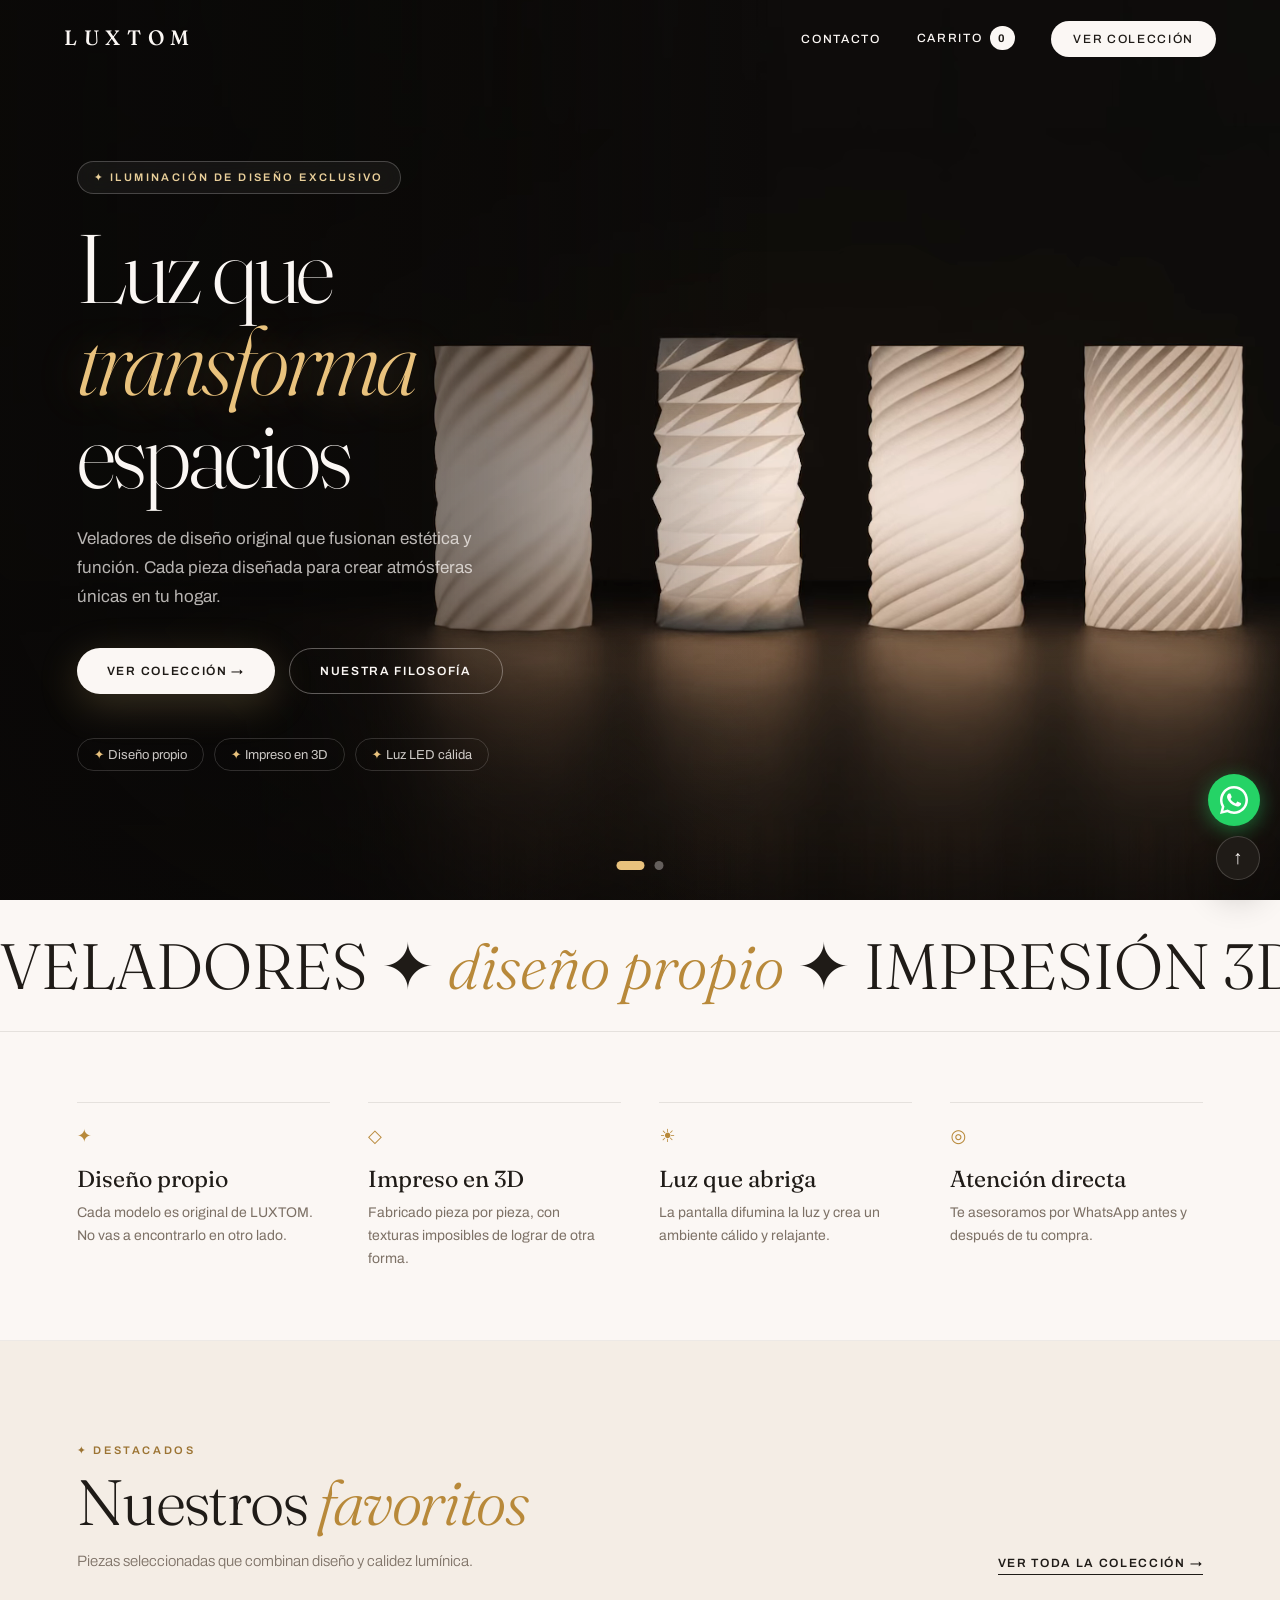
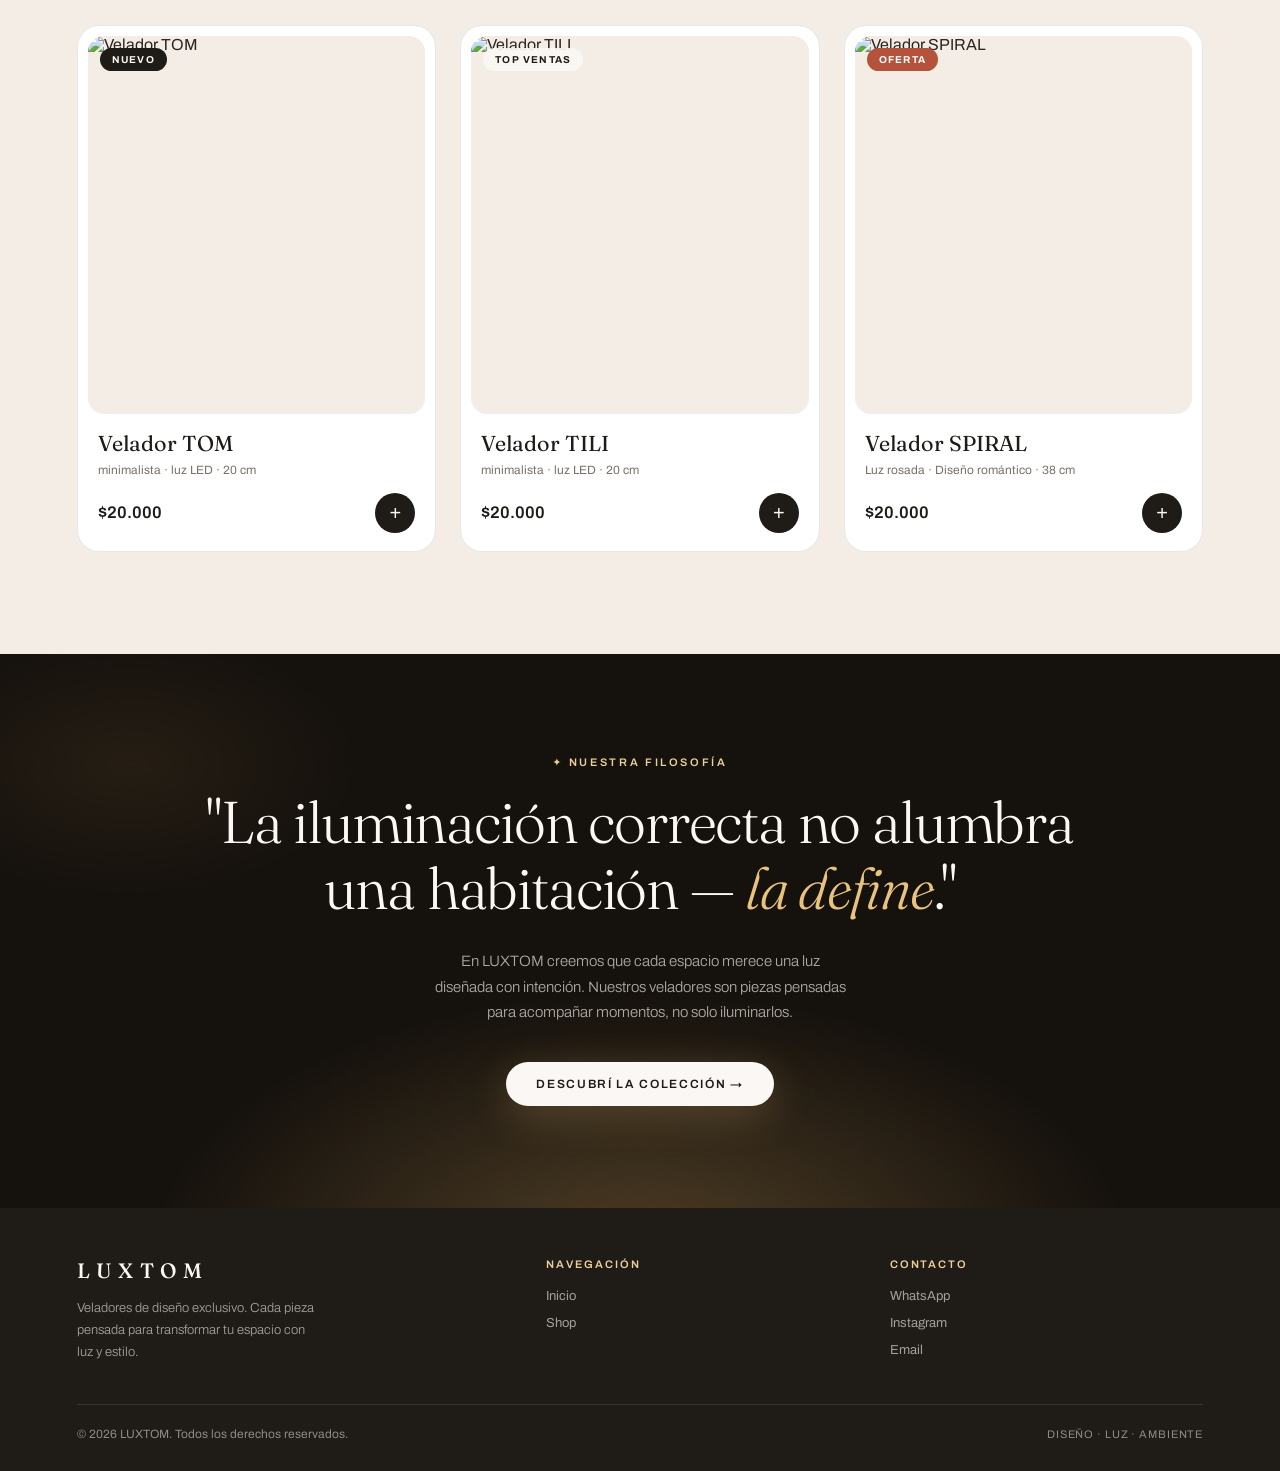
==== commit d07f24f2: "Corregir fallas del testeo: cantidades, menú mobile, validación y footer - Cantidades del carrito: s" ====
--- a/index.html
+++ b/index.html
@@ -224,7 +224,7 @@
     </div>
   </div>
   <div class="footer__bottom">
-    <p>&copy; 2024 LUXTOM. Todos los derechos reservados.</p>
+    <p>&copy; 2026 LUXTOM. Todos los derechos reservados.</p>
     <p style="color: var(--muted); font-size:11px; letter-spacing:0.08em;">DISEÑO · LUZ · AMBIENTE</p>
   </div>
 </footer>
